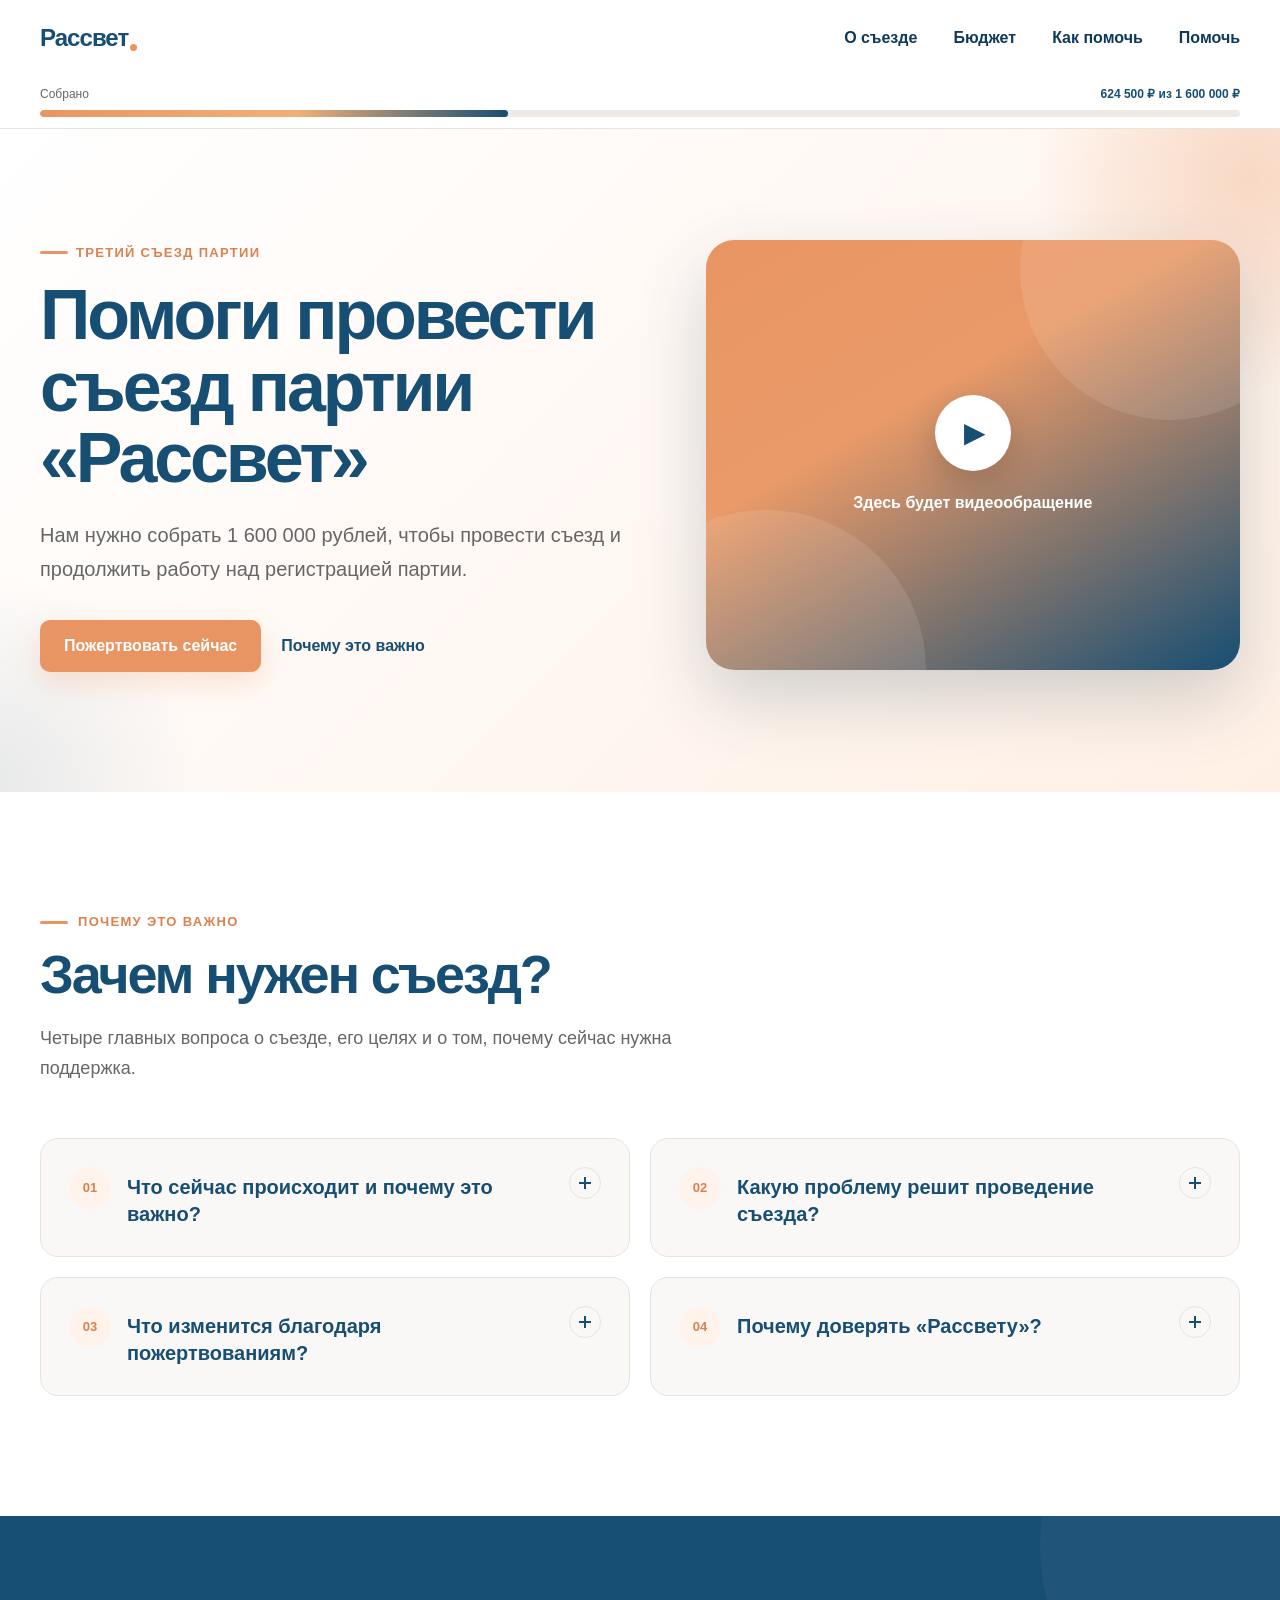
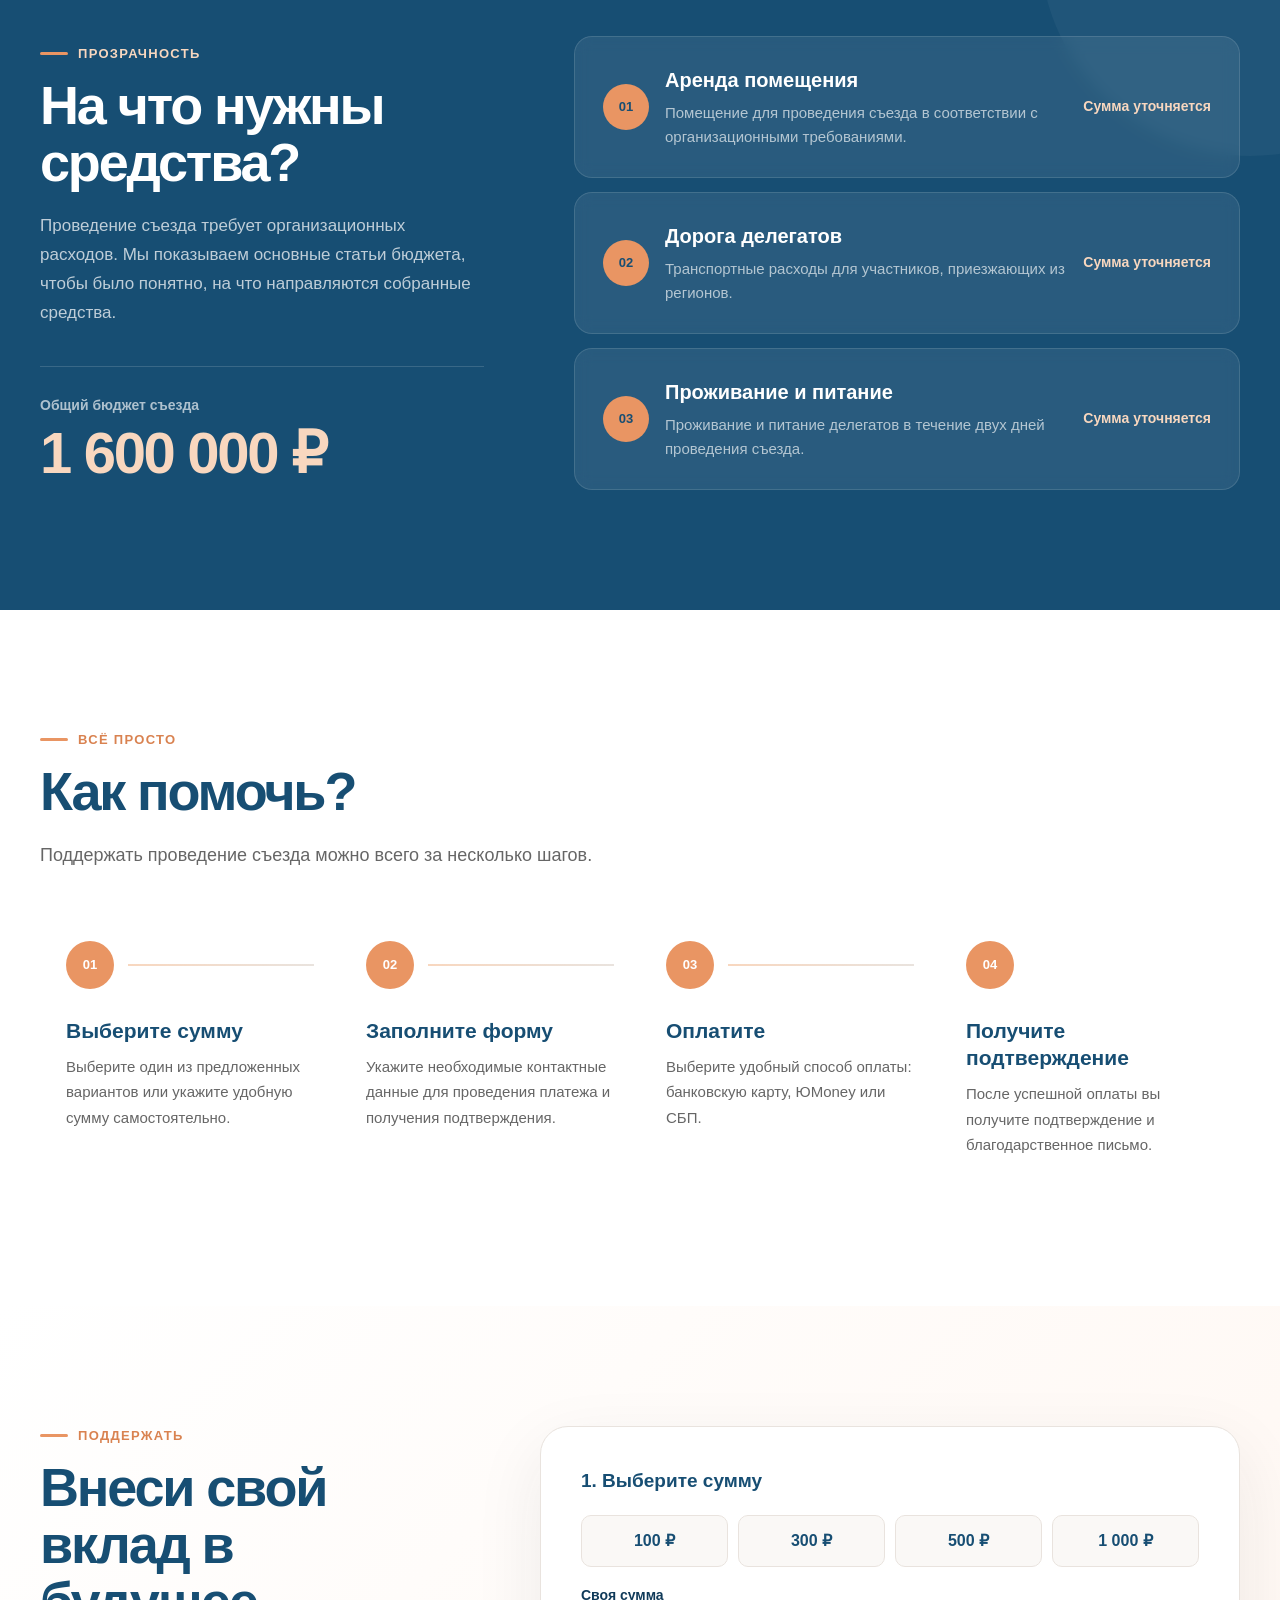
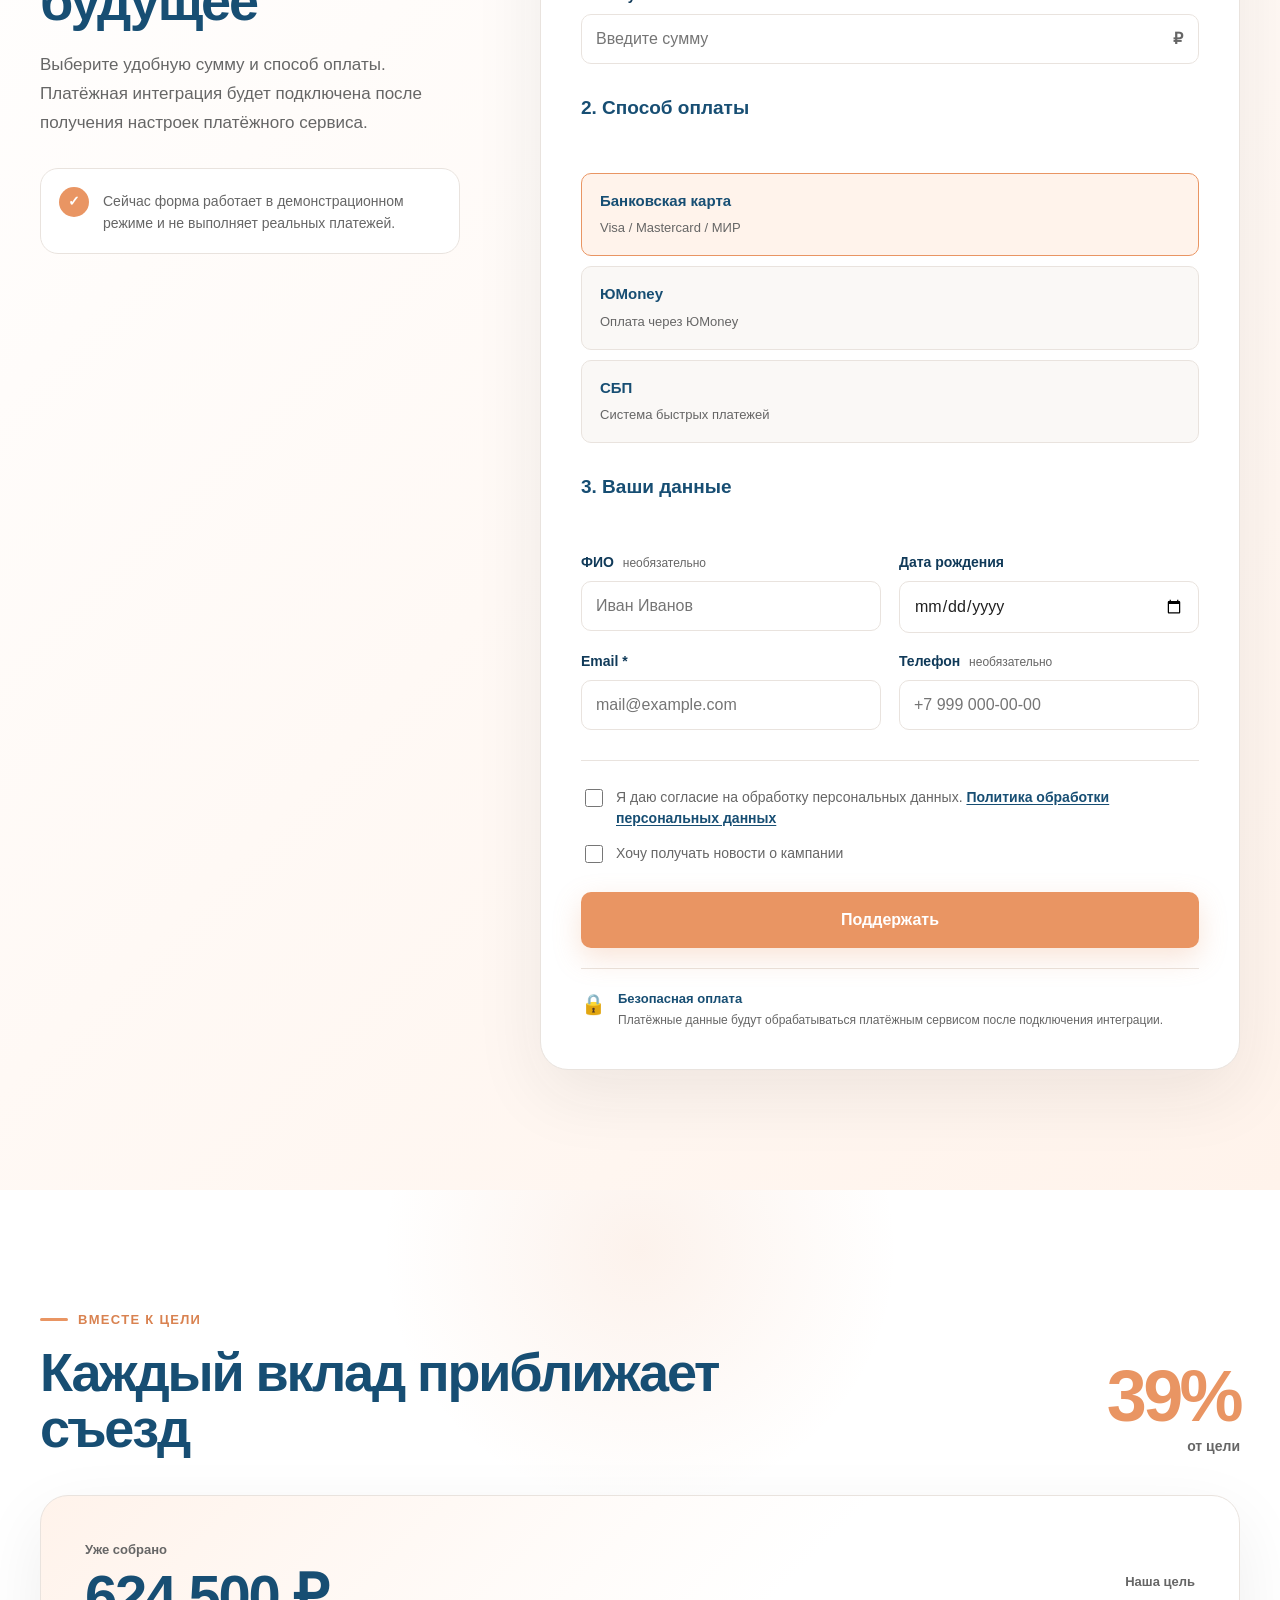
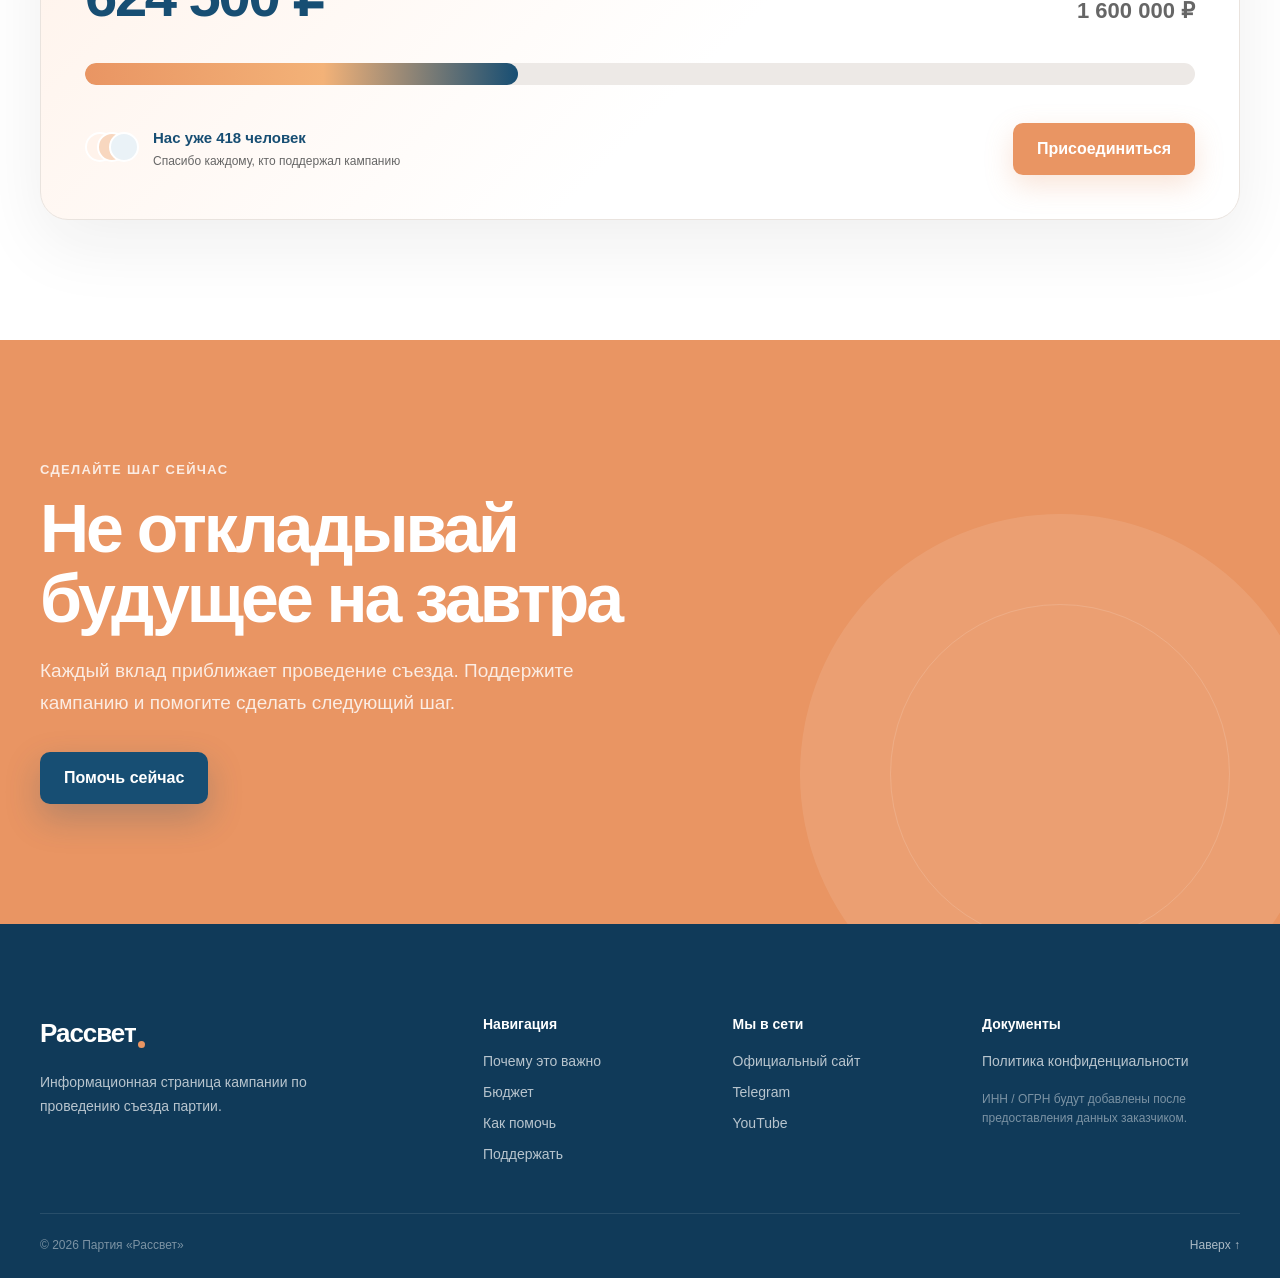
==== index.html @ fcd9876e "Complete landing frontend layout" ====
<!DOCTYPE html>
<html lang="ru">

<head>
    <meta charset="UTF-8">

    <meta name="viewport" content="width=device-width, initial-scale=1.0">

    <meta name="description" content="Помоги провести съезд партии Рассвет">

    <title>Рассвет — поддержать съезд</title>

    <link rel="stylesheet" href="css/base.css">
    <link rel="stylesheet" href="css/header.css">
    <link rel="stylesheet" href="css/hero.css">
    <link rel="stylesheet" href="css/why.css">
    <link rel="stylesheet" href="css/budget.css">
    <link rel="stylesheet" href="css/how-to.css">
    <link rel="stylesheet" href="css/donation.css">
    <link rel="stylesheet" href="css/progress-section.css">
    <link rel="stylesheet" href="css/cta.css">
    <link rel="stylesheet" href="css/footer.css">

</head>

<body>

    <!-- HEADER -->
    <header class="header">

        <div class="container header__container">

            <!-- Пока текст вместо настоящего логотипа -->
            <a class="logo" href="#" aria-label="Рассвет">
                Рассвет
            </a>

            <button class="menu-toggle" type="button" aria-label="Открыть меню" aria-expanded="false">
                <span></span>
                <span></span>
                <span></span>
            </button>

            <nav class="navigation">
                <a href="#congress">О съезде</a>
                <a href="#budget">Бюджет</a>
                <a href="#how-to">Как помочь</a>

                <a class="navigation__donate" href="#donation">
                    Помочь
                </a>
            </nav>

        </div>

        <!-- Прогресс сбора -->
        <div class="fundraising">

            <div class="container">

                <div class="fundraising__info">
                    <span>Собрано</span>

                    <strong>
                        <span id="collectedAmount">0</span>
                        ₽ из
                        <span id="targetAmount">1 600 000</span>
                        ₽
                    </strong>
                </div>

                <div class="progress" role="progressbar" aria-label="Прогресс сбора средств" aria-valuemin="0"
                    aria-valuemax="100" aria-valuenow="0">
                    <div id="progressBar" class="progress__bar"></div>
                </div>

            </div>

        </div>

    </header>


    <main>

        <!-- HERO -->
        <section class="hero" id="congress">

            <div class="container hero__container">

                <div class="hero__content">

                    <p class="hero__eyebrow">
                        Третий съезд партии
                    </p>

                    <h1 class="hero__title">
                        Помоги провести съезд партии «Рассвет»
                    </h1>

                    <p class="hero__description">
                        Нам нужно собрать 1 600 000 рублей,
                        чтобы провести съезд и продолжить работу
                        над регистрацией партии.
                    </p>

                    <div class="hero__actions">

                        <a class="button button--primary" href="#donation">
                            Пожертвовать сейчас
                        </a>

                        <a class="hero__secondary-link" href="#about">
                            Почему это важно
                        </a>

                    </div>

                </div>


                <div class="hero__media">

                    <!--
                        Позже вместо заглушки вставим
                        YouTube / Vimeo iframe
                    -->
                    <div class="video-placeholder">

                        <div class="video-placeholder__play">
                            ▶
                        </div>

                        <p>
                            Здесь будет видеообращение
                        </p>

                    </div>

                </div>

            </div>
        </section>
        <!-- WHY IT MATTERS -->
        <section class="why" id="about">
            <div class="container">

                <div class="section-heading">
                    <p class="section-heading__eyebrow">
                        Почему это важно
                    </p>

                    <h2 class="section-heading__title">
                        Зачем нужен съезд?
                    </h2>

                    <p class="section-heading__description">
                        Четыре главных вопроса о съезде,
                        его целях и о том, почему сейчас нужна поддержка.
                    </p>
                </div>


                <div class="why__grid">

                    <!-- CARD 1 -->
                    <details class="why-card">
                        <summary class="why-card__summary">

                            <span class="why-card__number">
                                01
                            </span>

                            <span class="why-card__title">
                                Что сейчас происходит и почему это важно?
                            </span>

                        </summary>

                        <div class="why-card__content">
                            <p>
                                Партия «Рассвет» готовится провести свой
                                третий съезд. Мы не оставляем попыток
                                действовать в российском правовом поле.
                                Это гарантирует относительную безопасность
                                и легальность.
                            </p>
                        </div>
                    </details>


                    <!-- CARD 2 -->
                    <details class="why-card">
                        <summary class="why-card__summary">

                            <span class="why-card__number">
                                02
                            </span>

                            <span class="why-card__title">
                                Какую проблему решит проведение съезда?
                            </span>

                        </summary>

                        <div class="why-card__content">
                            <p>
                                Съезд позволит актуализировать и расширить
                                количество региональных отделений,
                                принять программу и устав партии,
                                избрать руководящие органы.
                            </p>
                        </div>
                    </details>


                    <!-- CARD 3 -->
                    <details class="why-card">
                        <summary class="why-card__summary">

                            <span class="why-card__number">
                                03
                            </span>

                            <span class="why-card__title">
                                Что изменится благодаря пожертвованиям?
                            </span>

                        </summary>

                        <div class="why-card__content">
                            <p>
                                У «Рассвета» появится шанс стать
                                зарегистрированной политической партией.
                                Вы сможете получить своего представителя
                                на российском политическом поле.
                            </p>
                        </div>
                    </details>


                    <!-- CARD 4 -->
                    <details class="why-card">
                        <summary class="why-card__summary">

                            <span class="why-card__number">
                                04
                            </span>

                            <span class="why-card__title">
                                Почему доверять «Рассвету»?
                            </span>

                        </summary>

                        <div class="why-card__content">
                            <p>
                                В условиях, когда практически все
                                оппозиционные партии убраны с политической
                                карты, «Рассвет» и «Яблоко» представляют
                                интересы миролюбивых, свободно мыслящих
                                граждан.
                            </p>
                        </div>
                    </details>

                </div>

            </div>
        </section>
        <!-- BUDGET -->
        <section class="budget" id="budget">
            <div class="container budget__container">

                <div class="budget__intro">

                    <p class="section-heading__eyebrow">
                        Прозрачность
                    </p>

                    <h2 class="section-heading__title">
                        На что нужны средства?
                    </h2>

                    <p class="budget__description">
                        Проведение съезда требует организационных расходов.
                        Мы показываем основные статьи бюджета, чтобы было
                        понятно, на что направляются собранные средства.
                    </p>

                    <div class="budget__total">
                        <span class="budget__total-label">
                            Общий бюджет съезда
                        </span>

                        <strong class="budget__total-value">
                            1 600 000 ₽
                        </strong>
                    </div>

                </div>


                <div class="budget__items">

                    <!-- ITEM 1 -->
                    <article class="budget-item">

                        <div class="budget-item__icon" aria-hidden="true">
                            <span>01</span>
                        </div>

                        <div class="budget-item__content">
                            <h3>
                                Аренда помещения
                            </h3>

                            <p>
                                Помещение для проведения съезда
                                в соответствии с организационными требованиями.
                            </p>
                        </div>

                        <span class="budget-item__price">
                            Сумма уточняется
                        </span>

                    </article>


                    <!-- ITEM 2 -->
                    <article class="budget-item">

                        <div class="budget-item__icon" aria-hidden="true">
                            <span>02</span>
                        </div>

                        <div class="budget-item__content">
                            <h3>
                                Дорога делегатов
                            </h3>

                            <p>
                                Транспортные расходы для участников,
                                приезжающих из регионов.
                            </p>
                        </div>

                        <span class="budget-item__price">
                            Сумма уточняется
                        </span>

                    </article>


                    <!-- ITEM 3 -->
                    <article class="budget-item">

                        <div class="budget-item__icon" aria-hidden="true">
                            <span>03</span>
                        </div>

                        <div class="budget-item__content">
                            <h3>
                                Проживание и питание
                            </h3>

                            <p>
                                Проживание и питание делегатов
                                в течение двух дней проведения съезда.
                            </p>
                        </div>

                        <span class="budget-item__price">
                            Сумма уточняется
                        </span>

                    </article>

                </div>

            </div>
        </section>
        <!-- HOW TO HELP -->
        <section class="how-to" id="how-to">
            <div class="container">

                <div class="section-heading how-to__heading">
                    <p class="section-heading__eyebrow">
                        Всё просто
                    </p>

                    <h2 class="section-heading__title">
                        Как помочь?
                    </h2>

                    <p class="section-heading__description">
                        Поддержать проведение съезда можно всего за несколько шагов.
                    </p>
                </div>


                <div class="how-to__steps">

                    <!-- STEP 1 -->
                    <article class="how-step">
                        <div class="how-step__top">
                            <span class="how-step__number">
                                01
                            </span>

                            <span class="how-step__line"></span>
                        </div>

                        <h3 class="how-step__title">
                            Выберите сумму
                        </h3>

                        <p class="how-step__description">
                            Выберите один из предложенных вариантов
                            или укажите удобную сумму самостоятельно.
                        </p>
                    </article>


                    <!-- STEP 2 -->
                    <article class="how-step">
                        <div class="how-step__top">
                            <span class="how-step__number">
                                02
                            </span>

                            <span class="how-step__line"></span>
                        </div>

                        <h3 class="how-step__title">
                            Заполните форму
                        </h3>

                        <p class="how-step__description">
                            Укажите необходимые контактные данные
                            для проведения платежа и получения подтверждения.
                        </p>
                    </article>


                    <!-- STEP 3 -->
                    <article class="how-step">
                        <div class="how-step__top">
                            <span class="how-step__number">
                                03
                            </span>

                            <span class="how-step__line"></span>
                        </div>

                        <h3 class="how-step__title">
                            Оплатите
                        </h3>

                        <p class="how-step__description">
                            Выберите удобный способ оплаты:
                            банковскую карту, ЮMoney или СБП.
                        </p>
                    </article>


                    <!-- STEP 4 -->
                    <article class="how-step">
                        <div class="how-step__top">
                            <span class="how-step__number">
                                04
                            </span>
                        </div>

                        <h3 class="how-step__title">
                            Получите подтверждение
                        </h3>

                        <p class="how-step__description">
                            После успешной оплаты вы получите
                            подтверждение и благодарственное письмо.
                        </p>
                    </article>

                </div>

            </div>
        </section>
        <!-- DONATION -->
        <section class="donation" id="donation">
            <div class="container donation__container">

                <div class="donation__intro">

                    <p class="section-heading__eyebrow">
                        Поддержать
                    </p>

                    <h2 class="section-heading__title">
                        Внеси свой вклад в будущее
                    </h2>

                    <p class="donation__description">
                        Выберите удобную сумму и способ оплаты.
                        Платёжная интеграция будет подключена после
                        получения настроек платёжного сервиса.
                    </p>

                    <div class="donation__note">
                        <span class="donation__note-icon" aria-hidden="true">
                            ✓
                        </span>

                        <p>
                            Сейчас форма работает в демонстрационном режиме
                            и не выполняет реальных платежей.
                        </p>
                    </div>

                </div>


                <form class="donation-form" id="donationForm">

                    <!-- AMOUNT -->
                    <fieldset class="form-section">
                        <legend class="form-section__title">
                            1. Выберите сумму
                        </legend>

                        <div class="amount-options">

                            <label class="amount-option">
                                <input type="radio" name="amount" value="100">
                                <span>100 ₽</span>
                            </label>

                            <label class="amount-option">
                                <input type="radio" name="amount" value="300">
                                <span>300 ₽</span>
                            </label>

                            <label class="amount-option">
                                <input type="radio" name="amount" value="500">
                                <span>500 ₽</span>
                            </label>

                            <label class="amount-option">
                                <input type="radio" name="amount" value="1000">
                                <span>1 000 ₽</span>
                            </label>

                        </div>

                        <label class="form-field">
                            <span class="form-field__label">
                                Своя сумма
                            </span>

                            <div class="amount-input">
                                <input id="customAmount" type="number" min="1" step="1" inputmode="numeric"
                                    placeholder="Введите сумму">

                                <span>₽</span>
                            </div>
                        </label>

                        <p class="form-error" id="amountError" hidden>
                            Выберите или укажите сумму пожертвования.
                        </p>

                    </fieldset>


                    <!-- PAYMENT -->
                    <fieldset class="form-section">
                        <legend class="form-section__title">
                            2. Способ оплаты
                        </legend>

                        <div class="payment-options">

                            <label class="payment-option">
                                <input type="radio" name="paymentMethod" value="card" required checked>

                                <span class="payment-option__content">
                                    <strong>Банковская карта</strong>
                                    <small>Visa / Mastercard / МИР</small>
                                </span>
                            </label>


                            <label class="payment-option">
                                <input type="radio" name="paymentMethod" value="yoomoney" required>

                                <span class="payment-option__content">
                                    <strong>ЮMoney</strong>
                                    <small>Оплата через ЮMoney</small>
                                </span>
                            </label>


                            <label class="payment-option">
                                <input type="radio" name="paymentMethod" value="sbp" required>

                                <span class="payment-option__content">
                                    <strong>СБП</strong>
                                    <small>Система быстрых платежей</small>
                                </span>
                            </label>

                        </div>

                    </fieldset>


                    <!-- PERSONAL DATA -->
                    <fieldset class="form-section">
                        <legend class="form-section__title">
                            3. Ваши данные
                        </legend>

                        <div class="form-grid">

                            <label class="form-field">
                                <span class="form-field__label">
                                    ФИО
                                    <span class="form-field__optional">
                                        необязательно
                                    </span>
                                </span>

                                <input type="text" name="fullName" autocomplete="name" placeholder="Иван Иванов">
                            </label>


                            <label class="form-field">
                                <span class="form-field__label">
                                    Дата рождения
                                </span>

                                <input type="date" name="birthDate">
                            </label>


                            <label class="form-field">
                                <span class="form-field__label">
                                    Email *
                                </span>

                                <input type="email" name="email" autocomplete="email" placeholder="mail@example.com"
                                    required>
                            </label>


                            <label class="form-field">
                                <span class="form-field__label">
                                    Телефон
                                    <span class="form-field__optional">
                                        необязательно
                                    </span>
                                </span>

                                <input type="tel" name="phone" autocomplete="tel" placeholder="+7 999 000-00-00">
                            </label>

                        </div>

                    </fieldset>


                    <!-- CONSENTS -->
                    <div class="form-consents">

                        <label class="checkbox">
                            <input type="checkbox" name="personalDataConsent" required>

                            <span>
                                Я даю согласие на обработку персональных данных.
                                <a href="privacy.html" target="_blank" rel="noopener">
                                    Политика обработки персональных данных
                                </a>
                            </span>
                        </label>


                        <label class="checkbox">
                            <input type="checkbox" name="newsletter">

                            <span>
                                Хочу получать новости о кампании
                            </span>
                        </label>

                    </div>


                    <!-- SUBMIT -->
                    <button class="button button--primary donation-form__submit" type="submit">
                        Поддержать
                    </button>


                    <div class="donation-form__security">
                        <span class="donation-form__lock" aria-hidden="true">
                            🔒
                        </span>

                        <div>
                            <strong>
                                Безопасная оплата
                            </strong>

                            <p>
                                Платёжные данные будут обрабатываться
                                платёжным сервисом после подключения интеграции.
                            </p>
                        </div>
                    </div>

                </form>

            </div>
        </section>
        <!-- FUNDRAISING PROGRESS -->
        <section class="fundraising-progress" id="progress">
            <div class="container">

                <div class="fundraising-progress__header">

                    <div>
                        <p class="section-heading__eyebrow">
                            Вместе к цели
                        </p>

                        <h2 class="section-heading__title">
                            Каждый вклад приближает съезд
                        </h2>
                    </div>

                    <div class="fundraising-progress__percent">
                        <strong id="progressPercent">
                            0%
                        </strong>

                        <span>
                            от цели
                        </span>
                    </div>

                </div>


                <div class="fundraising-progress__card">

                    <div class="fundraising-progress__amounts">

                        <div class="fundraising-progress__collected">
                            <span>
                                Уже собрано
                            </span>

                            <strong>
                                <span id="bigCollectedAmount">0</span>
                                ₽
                            </strong>
                        </div>


                        <div class="fundraising-progress__target">
                            <span>
                                Наша цель
                            </span>

                            <strong>
                                <span id="bigTargetAmount">1 600 000</span>
                                ₽
                            </strong>
                        </div>

                    </div>


                    <div class="fundraising-progress__bar" id="bigProgress" role="progressbar"
                        aria-label="Общий прогресс сбора средств" aria-valuemin="0" aria-valuemax="100"
                        aria-valuenow="0">
                        <div class="fundraising-progress__bar-value" id="bigProgressBar"></div>
                    </div>


                    <div class="fundraising-progress__footer">

                        <div class="donors">

                            <div class="donors__icon" aria-hidden="true">
                                <span></span>
                                <span></span>
                                <span></span>
                            </div>

                            <div class="donors__text">
                                <strong>
                                    Нас уже
                                    <span id="donorCount">0</span>
                                    человек
                                </strong>

                                <span>
                                    Спасибо каждому, кто поддержал кампанию
                                </span>
                            </div>

                        </div>


                        <a class="button button--primary" href="#donation">
                            Присоединиться
                        </a>

                    </div>

                </div>

            </div>
        </section>
        <!-- FINAL CTA -->
        <section class="final-cta">
            <div class="container final-cta__container">

                <div class="final-cta__content">

                    <p class="final-cta__eyebrow">
                        Сделайте шаг сейчас
                    </p>

                    <h2 class="final-cta__title">
                        Не откладывай будущее на завтра
                    </h2>

                    <p class="final-cta__description">
                        Каждый вклад приближает проведение съезда.
                        Поддержите кампанию и помогите сделать следующий шаг.
                    </p>

                    <a class="button final-cta__button" href="#donation">
                        Помочь сейчас
                    </a>

                </div>

                <div class="final-cta__sun" aria-hidden="true"></div>

            </div>
        </section>

    </main>

    <!-- FOOTER -->
    <footer class="footer">
        <div class="container">

            <div class="footer__main">

                <div class="footer__brand">

                    <a class="footer__logo" href="#congress" aria-label="Рассвет — наверх">
                        Рассвет
                    </a>

                    <p class="footer__description">
                        Информационная страница кампании
                        по проведению съезда партии.
                    </p>

                </div>


                <div class="footer__column">

                    <h3 class="footer__title">
                        Навигация
                    </h3>

                    <nav class="footer__links">
                        <a href="#about">
                            Почему это важно
                        </a>

                        <a href="#budget">
                            Бюджет
                        </a>

                        <a href="#how-to">
                            Как помочь
                        </a>

                        <a href="#donation">
                            Поддержать
                        </a>
                    </nav>

                </div>


                <div class="footer__column">

                    <h3 class="footer__title">
                        Мы в сети
                    </h3>

                    <div class="footer__links">
                        <a href="#" target="_blank" rel="noopener">
                            Официальный сайт
                        </a>

                        <a href="#" target="_blank" rel="noopener">
                            Telegram
                        </a>

                        <a href="#" target="_blank" rel="noopener">
                            YouTube
                        </a>
                    </div>

                </div>


                <div class="footer__column">

                    <h3 class="footer__title">
                        Документы
                    </h3>

                    <div class="footer__links">
                        <a href="privacy.html">
                            Политика конфиденциальности
                        </a>
                    </div>

                    <p class="footer__legal">
                        ИНН / ОГРН будут добавлены
                        после предоставления данных заказчиком.
                    </p>

                </div>

            </div>


            <div class="footer__bottom">

                <span>
                    © 2026 Партия «Рассвет»
                </span>

                <a href="#congress">
                    Наверх ↑
                </a>

            </div>

        </div>
    </footer>


    <script src="js/main.js"></script>

</body>

</html>
---- css/base.css ----
/* =========================
   VARIABLES
   ========================= */

:root {
    --color-orange: #E99563;
    --color-orange-hover: #D98250;
    --color-orange-light: #F8D7BF;
    --color-orange-soft: #FFF3EB;

    --color-blue: #174E73;
    --color-blue-dark: #103A59;
    --color-blue-soft: #EAF2F7;

    --color-background: #FFFFFF;
    --color-background-secondary: #FAF8F6;

    --color-text: #202020;
    --color-text-secondary: #666666;
    --color-border: #E9E3DE;

    --container-width: 1200px;

    --border-radius-small: 10px;
    --border-radius: 18px;
    --border-radius-large: 28px;

    --transition: 0.2s ease;
}


/* =========================
   RESET
   ========================= */

*,
*::before,
*::after {
    box-sizing: border-box;
}

html {
    scroll-behavior: smooth;
    scroll-padding-top: 130px;
}

body {
    margin: 0;
    font-family:
        Inter,
        -apple-system,
        BlinkMacSystemFont,
        "Segoe UI",
        Roboto,
        Arial,
        sans-serif;
    color: var(--color-text);
    background-color: var(--color-background);
    line-height: 1.5;
}

img {
    display: block;
    max-width: 100%;
}

a {
    color: inherit;
    text-decoration: none;
}

button,
input,
textarea,
select {
    font: inherit;
}


/* =========================
   GENERAL
   ========================= */

.container {
    width: min(calc(100% - 32px),
            var(--container-width));
    margin-inline: auto;
}


/* =========================
   BUTTONS
   ========================= */

.button {
    display: inline-flex;
    align-items: center;
    justify-content: center;
    min-height: 52px;
    padding: 14px 24px;
    border: 0;
    border-radius: var(--border-radius-small);
    font-weight: 700;
    line-height: 1;
    cursor: pointer;

    transition:
        background-color var(--transition),
        color var(--transition),
        transform var(--transition),
        box-shadow var(--transition);
}

.button:hover {
    transform: translateY(-2px);
}

.button--primary {
    color: #fff;
    background-color: var(--color-orange);
    box-shadow: 0 10px 28px rgba(233, 149, 99, 0.25);
}

.button--primary:hover {
    background-color: var(--color-orange-hover);
    box-shadow: 0 14px 32px rgba(233, 149, 99, 0.34);
}


/* =========================
   SECTION HEADING
   ========================= */

.section-heading {
    max-width: 720px;
    margin-bottom: 40px;
}

.section-heading__eyebrow {
    display: flex;
    align-items: center;
    gap: 10px;
    margin: 0 0 14px;
    color: var(--color-orange-hover);
    font-size: 13px;
    font-weight: 800;
    letter-spacing: 0.1em;
    text-transform: uppercase;
}

.section-heading__eyebrow::before {
    width: 28px;
    height: 3px;
    content: "";
    background-color: var(--color-orange);
    border-radius: 100px;
}

.section-heading__title {
    margin: 0;
    color: var(--color-blue);
    font-size: clamp(36px, 8vw, 54px);
    line-height: 1.05;
    letter-spacing: -0.04em;
}

.section-heading__description {
    margin: 20px 0 0;
    color: var(--color-text-secondary);
    font-size: 17px;
    line-height: 1.7;
}


/* =========================
   TABLET
   ========================= */

@media (min-width: 768px) {
    .container {
        width: min(calc(100% - 64px),
                var(--container-width));
    }
}


/* =========================
   DESKTOP
   ========================= */

@media (min-width: 1024px) {
    .section-heading {
        margin-bottom: 54px;
    }

    .section-heading__description {
        font-size: 18px;
    }
}
---- css/header.css ----
/* =========================
   HEADER
   ========================= */

.header {
    position: sticky;
    z-index: 100;
    top: 0;
    background-color: rgba(255, 255, 255, 0.96);
    border-bottom: 1px solid var(--color-border);
    backdrop-filter: blur(12px);
}

.header__container {
    display: flex;
    align-items: center;
    min-height: 68px;
}


/* LOGO */

.logo {
    position: relative;
    color: var(--color-blue);
    font-size: 24px;
    font-weight: 800;
    letter-spacing: -0.04em;
}

.logo::after {
    position: absolute;
    right: -9px;
    bottom: 5px;
    width: 7px;
    height: 7px;
    content: "";
    background-color: var(--color-orange);
    border-radius: 50%;
}


/* NAVIGATION */

.navigation {
    position: absolute;
    top: 68px;
    right: 0;
    left: 0;
    display: none;
    flex-direction: column;
    padding: 16px;
    background-color: #fff;
    border-bottom: 1px solid var(--color-border);
    box-shadow: 0 20px 40px rgba(32, 32, 32, 0.07);
}

.navigation.navigation--open {
    display: flex;
}

.navigation a {
    position: relative;
    padding: 12px 0;
    color: var(--color-blue-dark);
    font-weight: 600;
    transition: color var(--transition);
}

.navigation a:hover {
    color: var(--color-orange);
}


/* MOBILE MENU */

.menu-toggle {
    display: flex;
    flex-direction: column;
    gap: 5px;
    margin-left: auto;
    padding: 8px;
    border: 0;
    background: transparent;
    cursor: pointer;
}

.menu-toggle span {
    display: block;
    width: 24px;
    height: 2px;
    background-color: var(--color-blue);
    border-radius: 100px;
}


/* HEADER CTA */

.button--small {
    min-height: 42px;
    padding: 10px 20px;
    color: #fff;
    background-color: var(--color-orange);
}

.button--small:hover {
    background-color: var(--color-orange-hover);
}

.header__donate {
    display: none;
    margin-left: 20px;
}


/* =========================
   FUNDRAISING
   ========================= */

.fundraising {
    padding: 9px 0 11px;
    background-color: #fff;
}

.fundraising__info {
    display: flex;
    justify-content: space-between;
    align-items: center;
    gap: 12px;
    margin-bottom: 7px;
    color: var(--color-text-secondary);
    font-size: 12px;
}

.fundraising__info strong {
    color: var(--color-blue);
    font-weight: 800;
}

.progress {
    overflow: hidden;
    width: 100%;
    height: 7px;
    background-color: #ECE9E6;
    border-radius: 100px;
}

.progress__bar {
    width: 0;
    height: 100%;
    background: linear-gradient(90deg,
            var(--color-orange),
            #F1B078 55%,
            var(--color-blue));
    border-radius: inherit;
    transition: width 0.8s ease;
}


/* =========================
   DESKTOP
   ========================= */

@media (min-width: 1024px) {
    .header__container {
        min-height: 76px;
    }

    .menu-toggle {
        display: none;
    }

    .navigation {
        position: static;
        display: flex;
        flex-direction: row;
        gap: 36px;
        margin-left: auto;
        padding: 0;
        background: none;
        border: 0;
        box-shadow: none;
    }

    .navigation a {
        padding: 10px 0;
    }

    .navigation a::after {
        position: absolute;
        right: 0;
        bottom: 4px;
        left: 0;
        height: 2px;
        content: "";
        background-color: var(--color-orange);
        transform: scaleX(0);
        transform-origin: center;
        transition: transform var(--transition);
    }

    .navigation a:hover::after {
        transform: scaleX(1);
    }

    .header__donate {
        display: inline-flex;
    }
}
---- css/hero.css ----
/* =========================
   HERO
   ========================= */

.hero {
    position: relative;
    overflow: hidden;
    padding: 68px 0 76px;

    background: linear-gradient(135deg,
            #fff 0%,
            #FFF9F5 43%,
            #FFF0E5 100%);
}

.hero::before {
    position: absolute;
    top: -160px;
    right: -180px;
    width: 420px;
    height: 420px;
    content: "";

    background: radial-gradient(circle,
            rgba(233, 149, 99, 0.30),
            rgba(233, 149, 99, 0.12) 48%,
            rgba(233, 149, 99, 0) 72%);

    pointer-events: none;
}

.hero::after {
    position: absolute;
    bottom: -200px;
    left: -220px;
    width: 420px;
    height: 420px;
    content: "";

    background: radial-gradient(circle,
            rgba(23, 78, 115, 0.10),
            rgba(23, 78, 115, 0) 70%);

    pointer-events: none;
}

.hero__container {
    position: relative;
    z-index: 1;
    display: grid;
    gap: 48px;
}

.hero__content {
    max-width: 680px;
}

.hero__eyebrow {
    display: inline-flex;
    align-items: center;
    gap: 8px;
    margin: 0 0 18px;
    color: var(--color-orange-hover);
    font-size: 13px;
    font-weight: 800;
    letter-spacing: 0.1em;
    text-transform: uppercase;
}

.hero__eyebrow::before {
    width: 28px;
    height: 3px;
    content: "";
    background-color: var(--color-orange);
    border-radius: 100px;
}

.hero__title {
    margin: 0;
    color: var(--color-blue);
    font-size: clamp(40px, 10vw, 64px);
    font-weight: 800;
    line-height: 1.02;
    letter-spacing: -0.045em;
}

.hero__description {
    max-width: 620px;
    margin: 24px 0 0;
    color: var(--color-text-secondary);
    font-size: 18px;
    line-height: 1.7;
}

.hero__actions {
    display: flex;
    flex-direction: column;
    align-items: flex-start;
    gap: 20px;
    margin-top: 34px;
}

.hero__secondary-link {
    position: relative;
    color: var(--color-blue);
    font-weight: 700;
    transition: color var(--transition);
}

.hero__secondary-link::after {
    position: absolute;
    right: 0;
    bottom: -3px;
    left: 0;
    height: 2px;
    content: "";
    background-color: var(--color-orange);
    transform: scaleX(0);
    transform-origin: left;
    transition: transform var(--transition);
}

.hero__secondary-link:hover {
    color: var(--color-orange-hover);
}

.hero__secondary-link:hover::after {
    transform: scaleX(1);
}

.hero__media {
    width: 100%;
}


/* VIDEO */

.video-placeholder {
    position: relative;
    display: flex;
    flex-direction: column;
    align-items: center;
    justify-content: center;
    overflow: hidden;
    min-height: 280px;
    padding: 32px;
    color: #fff;
    text-align: center;

    background: linear-gradient(150deg,
            var(--color-orange),
            #E99A68 38%,
            var(--color-blue));

    border-radius: var(--border-radius-large);
    box-shadow: 0 30px 70px rgba(31, 58, 75, 0.20);
}

.video-placeholder::before,
.video-placeholder::after {
    position: absolute;
    content: "";
    background: rgba(255, 255, 255, 0.10);
    border-radius: 50%;
}

.video-placeholder::before {
    top: -120px;
    right: -80px;
    width: 300px;
    height: 300px;
}

.video-placeholder::after {
    bottom: -160px;
    left: -100px;
    width: 320px;
    height: 320px;
}

.video-placeholder p {
    position: relative;
    z-index: 2;
    margin: 0;
    font-weight: 600;
}

.video-placeholder__play {
    position: relative;
    z-index: 2;
    display: flex;
    align-items: center;
    justify-content: center;
    width: 76px;
    height: 76px;
    margin-bottom: 20px;
    padding-left: 5px;
    color: var(--color-blue);
    background-color: #fff;
    border-radius: 50%;
    font-size: 28px;
    box-shadow: 0 12px 32px rgba(0, 0, 0, 0.16);
    transition:
        transform var(--transition),
        box-shadow var(--transition);
}

.video-placeholder:hover .video-placeholder__play {
    transform: scale(1.06);
    box-shadow: 0 16px 38px rgba(0, 0, 0, 0.20);
}


/* TABLET */

@media (min-width: 768px) {
    .hero {
        padding: 90px 0 100px;
    }

    .hero__title {
        font-size: 64px;
    }

    .hero__description {
        font-size: 20px;
    }

    .hero__actions {
        flex-direction: row;
        align-items: center;
    }

    .video-placeholder {
        min-height: 380px;
    }
}


/* DESKTOP */

@media (min-width: 1024px) {
    .hero {
        padding: 108px 0 120px;
    }

    .hero__container {
        grid-template-columns:
            minmax(0, 1fr) minmax(420px, 0.9fr);
        align-items: center;
        gap: 72px;
    }

    .hero__title {
        font-size: 70px;
    }

    .video-placeholder {
        min-height: 430px;
    }
}


/* LARGE DESKTOP */

@media (min-width: 1440px) {
    .hero {
        padding: 125px 0 140px;
    }

    .hero__title {
        font-size: 76px;
    }
}
---- css/why.css ----
/* =========================
   WHY
   ========================= */

.why {
    padding: 72px 0;
    background-color: var(--color-background);
}

.why__grid {
    display: grid;
    gap: 16px;
}

.why-card {
    overflow: hidden;
    background-color: var(--color-background-secondary);
    border: 1px solid var(--color-border);
    border-radius: var(--border-radius);

    transition:
        border-color var(--transition),
        box-shadow var(--transition),
        transform var(--transition);
}

.why-card:hover {
    border-color: var(--color-orange-light);
    box-shadow: 0 16px 40px rgba(32, 32, 32, 0.07);
    transform: translateY(-2px);
}

.why-card[open] {
    background-color: var(--color-orange-soft);
    border-color: var(--color-orange-light);
}

.why-card__summary {
    display: grid;
    grid-template-columns: auto 1fr auto;
    align-items: start;
    gap: 16px;
    padding: 24px;
    list-style: none;
    cursor: pointer;
}

.why-card__summary::-webkit-details-marker {
    display: none;
}

.why-card__number {
    display: flex;
    align-items: center;
    justify-content: center;
    width: 42px;
    height: 42px;
    color: var(--color-orange-hover);
    background-color: var(--color-orange-soft);
    border-radius: 50%;
    font-size: 13px;
    font-weight: 800;
}

.why-card[open] .why-card__number {
    color: #fff;
    background-color: var(--color-orange);
}

.why-card__title {
    padding-top: 7px;
    color: var(--color-blue);
    font-size: 18px;
    font-weight: 800;
    line-height: 1.35;
}


/* PLUS / MINUS */

.why-card__summary::after {
    width: 32px;
    height: 32px;
    content: "";
    border: 1px solid var(--color-border);
    border-radius: 50%;

    background:
        linear-gradient(var(--color-blue), var(--color-blue)) center / 12px 2px no-repeat,
        linear-gradient(var(--color-blue), var(--color-blue)) center / 2px 12px no-repeat;

    transition:
        background-color var(--transition),
        border-color var(--transition);
}

.why-card[open] .why-card__summary::after {
    background:
        linear-gradient(#fff, #fff) center / 12px 2px no-repeat,
        var(--color-blue);

    border-color: var(--color-blue);
}

.why-card__content {
    padding: 0 24px 26px 82px;
}

.why-card__content p {
    margin: 0;
    color: var(--color-text-secondary);
    font-size: 16px;
    line-height: 1.7;
}


/* TABLET */

@media (min-width: 768px) {
    .why {
        padding: 96px 0;
    }

    .why__grid {
        grid-template-columns: repeat(2, minmax(0, 1fr));
        gap: 20px;
    }

    .why-card__summary {
        padding: 28px;
    }

    .why-card__content {
        padding: 0 28px 30px 86px;
    }
}


/* DESKTOP */

@media (min-width: 1024px) {
    .why {
        padding: 120px 0;
    }

    .why-card__title {
        font-size: 20px;
    }
}
---- css/budget.css ----
/* =========================
   BUDGET
   ========================= */

.budget {
    position: relative;
    overflow: hidden;
    padding: 72px 0;
    background-color: var(--color-blue);
}

.budget::before {
    position: absolute;
    top: -180px;
    right: -180px;
    width: 420px;
    height: 420px;
    content: "";
    background: rgba(255, 255, 255, 0.04);
    border-radius: 50%;
}

.budget__container {
    position: relative;
    z-index: 1;
    display: grid;
    gap: 48px;
}

.budget .section-heading__eyebrow {
    color: var(--color-orange-light);
}

.budget .section-heading__eyebrow::before {
    background-color: var(--color-orange);
}

.budget .section-heading__title {
    color: #fff;
}

.budget__description {
    max-width: 560px;
    margin: 22px 0 0;
    color: rgba(255, 255, 255, 0.72);
    font-size: 17px;
    line-height: 1.7;
}


/* TOTAL */

.budget__total {
    margin-top: 38px;
    padding-top: 28px;
    border-top: 1px solid rgba(255, 255, 255, 0.15);
}

.budget__total-label {
    display: block;
    margin-bottom: 8px;
    color: rgba(255, 255, 255, 0.65);
    font-size: 14px;
    font-weight: 600;
}

.budget__total-value {
    display: block;
    color: var(--color-orange-light);
    font-size: clamp(38px, 10vw, 58px);
    line-height: 1;
    letter-spacing: -0.04em;
}


/* ITEMS */

.budget__items {
    display: grid;
    gap: 14px;
}

.budget-item {
    display: grid;
    grid-template-columns: auto 1fr;
    gap: 16px;
    padding: 22px;

    background-color: rgba(255, 255, 255, 0.08);
    border: 1px solid rgba(255, 255, 255, 0.12);
    border-radius: var(--border-radius);
    backdrop-filter: blur(8px);

    transition:
        background-color var(--transition),
        transform var(--transition);
}

.budget-item:hover {
    background-color: rgba(255, 255, 255, 0.12);
    transform: translateY(-2px);
}

.budget-item__icon {
    display: flex;
    align-items: center;
    justify-content: center;
    width: 46px;
    height: 46px;
    color: var(--color-blue);
    background-color: var(--color-orange);
    border-radius: 50%;
    font-size: 13px;
    font-weight: 800;
}

.budget-item__content h3 {
    margin: 2px 0 8px;
    color: #fff;
    font-size: 19px;
    line-height: 1.3;
}

.budget-item__content p {
    margin: 0;
    color: rgba(255, 255, 255, 0.65);
    font-size: 15px;
    line-height: 1.6;
}

.budget-item__price {
    grid-column: 2;
    color: var(--color-orange-light);
    font-size: 14px;
    font-weight: 700;
}


/* TABLET */

@media (min-width: 768px) {
    .budget {
        padding: 96px 0;
    }

    .budget-item {
        grid-template-columns: auto 1fr auto;
        align-items: center;
        padding: 26px;
    }

    .budget-item__price {
        grid-column: auto;
        white-space: nowrap;
    }
}


/* DESKTOP */

@media (min-width: 1024px) {
    .budget {
        padding: 120px 0;
    }

    .budget__container {
        grid-template-columns: 0.8fr 1.2fr;
        align-items: center;
        gap: 90px;
    }

    .budget-item {
        padding: 28px;
    }

    .budget-item__content h3 {
        font-size: 20px;
    }
}
---- css/how-to.css ----
/* =========================
   HOW TO HELP
   ========================= */

.how-to {
    padding: 72px 0;
    background-color: #fff;
}

.how-to__heading {
    margin-bottom: 42px;
}


/* =========================
   STEPS
   ========================= */

.how-to__steps {
    display: grid;
    gap: 18px;
}


/* =========================
   STEP
   ========================= */

.how-step {
    position: relative;
    padding: 24px;
    background-color: var(--color-background-secondary);
    border: 1px solid var(--color-border);
    border-radius: var(--border-radius);

    transition:
        transform var(--transition),
        border-color var(--transition),
        box-shadow var(--transition);
}

.how-step:hover {
    border-color: var(--color-orange-light);
    box-shadow: 0 16px 40px rgba(32, 32, 32, 0.06);
    transform: translateY(-2px);
}


/* =========================
   NUMBER / LINE
   ========================= */

.how-step__top {
    display: flex;
    align-items: center;
    margin-bottom: 22px;
}

.how-step__number {
    display: flex;
    flex: 0 0 auto;
    align-items: center;
    justify-content: center;

    width: 48px;
    height: 48px;

    color: #fff;
    background-color: var(--color-orange);

    border-radius: 50%;

    font-size: 13px;
    font-weight: 800;
}

.how-step__line {
    display: none;
}


/* =========================
   TEXT
   ========================= */

.how-step__title {
    margin: 0 0 10px;

    color: var(--color-blue);

    font-size: 20px;
    line-height: 1.3;
}

.how-step__description {
    margin: 0;

    color: var(--color-text-secondary);

    font-size: 15px;
    line-height: 1.7;
}


/* =========================
   TABLET
   ========================= */

@media (min-width: 768px) {
    .how-to {
        padding: 96px 0;
    }

    .how-to__steps {
        grid-template-columns: repeat(2, minmax(0, 1fr));
        gap: 20px;
    }

    .how-step {
        padding: 28px;
    }
}


/* =========================
   DESKTOP
   ========================= */

@media (min-width: 1024px) {
    .how-to {
        padding: 120px 0;
    }

    .how-to__steps {
        grid-template-columns: repeat(4, minmax(0, 1fr));
        gap: 0;
    }

    .how-step {
        padding: 28px 26px;
        background-color: transparent;
        border: 0;
        border-radius: 0;
    }

    .how-step:hover {
        box-shadow: none;
        transform: none;
    }

    .how-step__top {
        margin-bottom: 28px;
    }

    .how-step__line {
        display: block;
        flex: 1;

        height: 2px;

        margin-left: 14px;

        background:
            linear-gradient(90deg,
                var(--color-orange-light),
                var(--color-border));
    }

    .how-step__title {
        font-size: 21px;
    }
}
---- css/donation.css ----
/* =========================
   DONATION
   ========================= */

.donation {
    padding: 72px 0;
    background:
        linear-gradient(135deg,
            #fff 0%,
            var(--color-orange-soft) 100%);
}

.donation__container {
    display: grid;
    gap: 44px;
}

.donation__intro {
    max-width: 580px;
}

.donation__description {
    margin: 22px 0 0;
    color: var(--color-text-secondary);
    font-size: 17px;
    line-height: 1.7;
}


/* NOTE */

.donation__note {
    display: flex;
    align-items: flex-start;
    gap: 14px;
    margin-top: 30px;
    padding: 18px;
    background-color: #fff;
    border: 1px solid var(--color-border);
    border-radius: var(--border-radius);
}

.donation__note-icon {
    display: flex;
    flex: 0 0 auto;
    align-items: center;
    justify-content: center;
    width: 30px;
    height: 30px;
    color: #fff;
    background-color: var(--color-orange);
    border-radius: 50%;
    font-size: 14px;
    font-weight: 800;
}

.donation__note p {
    margin: 3px 0 0;
    color: var(--color-text-secondary);
    font-size: 14px;
    line-height: 1.6;
}


/* FORM */

.donation-form {
    padding: 24px;
    background-color: #fff;
    border: 1px solid var(--color-border);
    border-radius: var(--border-radius-large);
    box-shadow: 0 24px 70px rgba(32, 32, 32, 0.08);
}

.form-section {
    margin: 0;
    padding: 0 0 30px;
    border: 0;
}

.form-section+.form-section {
    padding-top: 30px;
    border-top: 1px solid var(--color-border);
}

.form-section__title {
    width: 100%;
    margin-bottom: 20px;
    padding: 0;
    color: var(--color-blue);
    font-size: 19px;
    font-weight: 800;
}


/* AMOUNTS */

.amount-options {
    display: grid;
    grid-template-columns: repeat(2, minmax(0, 1fr));
    gap: 10px;
    margin-bottom: 18px;
}

.amount-option {
    position: relative;
    cursor: pointer;
}

.amount-option input {
    position: absolute;
    width: 1px;
    height: 1px;
    opacity: 0;
}

.amount-option span {
    display: flex;
    align-items: center;
    justify-content: center;
    min-height: 52px;
    padding: 12px;
    color: var(--color-blue);
    background-color: var(--color-background-secondary);
    border: 1px solid var(--color-border);
    border-radius: var(--border-radius-small);
    font-weight: 800;
    transition:
        color var(--transition),
        background-color var(--transition),
        border-color var(--transition),
        transform var(--transition);
}

.amount-option:hover span {
    border-color: var(--color-orange-light);
    transform: translateY(-1px);
}

.amount-option input:checked+span {
    color: #fff;
    background-color: var(--color-orange);
    border-color: var(--color-orange);
}


/* FIELDS */

.form-field {
    display: block;
}

.form-field__label {
    display: block;
    margin-bottom: 8px;
    color: var(--color-blue-dark);
    font-size: 14px;
    font-weight: 700;
}

.form-field__optional {
    margin-left: 5px;
    color: var(--color-text-secondary);
    font-size: 12px;
    font-weight: 400;
}

.form-field input {
    width: 100%;
    min-height: 50px;
    padding: 12px 14px;
    color: var(--color-text);
    background-color: #fff;
    border: 1px solid var(--color-border);
    border-radius: var(--border-radius-small);
    outline: none;
    transition:
        border-color var(--transition),
        box-shadow var(--transition);
}

.form-field input:focus {
    border-color: var(--color-orange);
    box-shadow: 0 0 0 3px rgba(233, 149, 99, 0.14);
}


/* CUSTOM AMOUNT */

.amount-input {
    position: relative;
}

.amount-input input {
    padding-right: 48px;
}

.amount-input>span {
    position: absolute;
    top: 50%;
    right: 16px;
    color: var(--color-text-secondary);
    font-weight: 700;
    transform: translateY(-50%);
}


/* Remove number arrows */

.amount-input input::-webkit-outer-spin-button,
.amount-input input::-webkit-inner-spin-button {
    margin: 0;
    appearance: none;
}

.amount-input input[type="number"] {
    appearance: textfield;
}


/* ERROR */

.form-error {
    margin: 10px 0 0;
    color: #B44232;
    font-size: 13px;
}


/* PAYMENT */

.payment-options {
    display: grid;
    gap: 10px;
}

.payment-option {
    position: relative;
    cursor: pointer;
}

.payment-option input {
    position: absolute;
    width: 1px;
    height: 1px;
    opacity: 0;
}

.payment-option__content {
    display: block;
    padding: 16px 18px;
    background-color: var(--color-background-secondary);
    border: 1px solid var(--color-border);
    border-radius: var(--border-radius-small);
    transition:
        background-color var(--transition),
        border-color var(--transition);
}

.payment-option__content strong {
    display: block;
    margin-bottom: 3px;
    color: var(--color-blue);
    font-size: 15px;
}

.payment-option__content small {
    color: var(--color-text-secondary);
    font-size: 13px;
}

.payment-option input:checked+.payment-option__content {
    background-color: var(--color-orange-soft);
    border-color: var(--color-orange);
}


/* PERSONAL DATA GRID */

.form-grid {
    display: grid;
    gap: 18px;
}


/* CHECKBOXES */

.form-consents {
    display: grid;
    gap: 14px;
    padding: 26px 0;
    border-top: 1px solid var(--color-border);
}

.checkbox {
    display: flex;
    align-items: flex-start;
    gap: 10px;
    color: var(--color-text-secondary);
    font-size: 14px;
    line-height: 1.5;
    cursor: pointer;
}

.checkbox input {
    flex: 0 0 auto;
    width: 18px;
    height: 18px;
    margin-top: 2px;
    accent-color: var(--color-orange);
}


/* SUBMIT */

.donation-form__submit {
    width: 100%;
    min-height: 56px;
    font-size: 16px;
}


/* SECURITY */

.donation-form__security {
    display: flex;
    align-items: flex-start;
    gap: 12px;
    margin-top: 20px;
    padding-top: 20px;
    border-top: 1px solid var(--color-border);
}

.donation-form__lock {
    font-size: 20px;
}

.donation-form__security strong {
    display: block;
    margin-bottom: 3px;
    color: var(--color-blue);
    font-size: 13px;
}

.donation-form__security p {
    margin: 0;
    color: var(--color-text-secondary);
    font-size: 12px;
    line-height: 1.5;
}


/* TABLET */

@media (min-width: 768px) {
    .donation {
        padding: 96px 0;
    }

    .amount-options {
        grid-template-columns: repeat(4, minmax(0, 1fr));
    }

    .form-grid {
        grid-template-columns: repeat(2, minmax(0, 1fr));
    }

    .donation-form {
        padding: 34px;
    }
}


/* DESKTOP */

@media (min-width: 1024px) {
    .donation {
        padding: 120px 0;
    }

    .donation__container {
        grid-template-columns: 0.75fr 1.25fr;
        align-items: start;
        gap: 80px;
    }

    .donation__intro {
        position: sticky;
        top: 160px;
    }

    .donation-form {
        padding: 40px;
    }
}

.checkbox a {
    color: var(--color-blue);
    font-weight: 700;
    text-decoration: underline;
    text-underline-offset: 2px;
}

.checkbox a:hover {
    color: var(--color-orange-hover);
}
---- css/progress-section.css ----
/* =========================
   FUNDRAISING PROGRESS
   ========================= */

.fundraising-progress {
    position: relative;
    overflow: hidden;
    padding: 72px 0;
    background-color: #fff;
}

.fundraising-progress::before {
    position: absolute;
    top: -200px;
    left: 50%;
    width: 520px;
    height: 520px;
    content: "";
    background: radial-gradient(circle,
            rgba(233, 149, 99, 0.12),
            rgba(233, 149, 99, 0) 70%);
    transform: translateX(-50%);
    pointer-events: none;
}


/* =========================
   HEADER
   ========================= */

.fundraising-progress__header {
    position: relative;
    z-index: 1;
    display: grid;
    gap: 28px;
    margin-bottom: 38px;
}

.fundraising-progress__header .section-heading__title {
    max-width: 760px;
}

.fundraising-progress__percent {
    display: flex;
    align-items: baseline;
    gap: 8px;
}

.fundraising-progress__percent strong {
    color: var(--color-orange);
    font-size: 48px;
    line-height: 1;
    letter-spacing: -0.05em;
}

.fundraising-progress__percent span {
    color: var(--color-text-secondary);
    font-size: 14px;
    font-weight: 600;
}


/* =========================
   CARD
   ========================= */

.fundraising-progress__card {
    position: relative;
    z-index: 1;

    padding: 24px;

    background:
        linear-gradient(135deg,
            var(--color-orange-soft),
            #fff 55%);

    border: 1px solid var(--color-border);
    border-radius: var(--border-radius-large);

    box-shadow:
        0 24px 70px rgba(32, 32, 32, 0.07);
}


/* =========================
   AMOUNTS
   ========================= */

.fundraising-progress__amounts {
    display: grid;
    gap: 24px;
}

.fundraising-progress__collected,
.fundraising-progress__target {
    display: flex;
    flex-direction: column;
    gap: 7px;
}

.fundraising-progress__collected>span,
.fundraising-progress__target>span {
    color: var(--color-text-secondary);
    font-size: 13px;
    font-weight: 600;
}

.fundraising-progress__collected strong {
    color: var(--color-blue);
    font-size: clamp(34px, 10vw, 52px);
    line-height: 1;
    letter-spacing: -0.04em;
}

.fundraising-progress__target strong {
    color: var(--color-text-secondary);
    font-size: 22px;
    line-height: 1.2;
}


/* =========================
   PROGRESS BAR
   ========================= */

.fundraising-progress__bar {
    overflow: hidden;

    width: 100%;
    height: 18px;

    margin: 32px 0;

    background-color: #EDE9E6;

    border-radius: 100px;
}

.fundraising-progress__bar-value {
    width: 0;
    height: 100%;

    background:
        linear-gradient(90deg,
            var(--color-orange),
            #F3B278 55%,
            var(--color-blue));

    border-radius: inherit;

    transition: width 1.1s ease;
}


/* =========================
   FOOTER
   ========================= */

.fundraising-progress__footer {
    display: grid;
    gap: 28px;
}


/* =========================
   DONORS
   ========================= */

.donors {
    display: flex;
    align-items: center;
    gap: 14px;
}

.donors__icon {
    position: relative;

    flex: 0 0 auto;

    width: 54px;
    height: 42px;
}

.donors__icon span {
    position: absolute;
    top: 4px;

    width: 30px;
    height: 30px;

    background-color: var(--color-orange-soft);
    border: 2px solid #fff;
    border-radius: 50%;
}

.donors__icon span:nth-child(1) {
    left: 0;
}

.donors__icon span:nth-child(2) {
    left: 12px;
    background-color: var(--color-orange-light);
}

.donors__icon span:nth-child(3) {
    left: 24px;
    background-color: var(--color-blue-soft);
}

.donors__text {
    display: flex;
    flex-direction: column;
    gap: 4px;
}

.donors__text strong {
    color: var(--color-blue);
    font-size: 15px;
}

.donors__text>span {
    color: var(--color-text-secondary);
    font-size: 12px;
    line-height: 1.4;
}


/* =========================
   TABLET
   ========================= */

@media (min-width: 768px) {
    .fundraising-progress {
        padding: 96px 0;
    }

    .fundraising-progress__header {
        grid-template-columns: 1fr auto;
        align-items: end;
    }

    .fundraising-progress__percent {
        flex-direction: column;
        align-items: flex-end;
        gap: 4px;
    }

    .fundraising-progress__percent strong {
        font-size: 60px;
    }

    .fundraising-progress__card {
        padding: 34px;
    }

    .fundraising-progress__amounts {
        grid-template-columns: 1fr auto;
        align-items: end;
    }

    .fundraising-progress__target {
        align-items: flex-end;
        text-align: right;
    }

    .fundraising-progress__footer {
        grid-template-columns: 1fr auto;
        align-items: center;
    }
}


/* =========================
   DESKTOP
   ========================= */

@media (min-width: 1024px) {
    .fundraising-progress {
        padding: 120px 0;
    }

    .fundraising-progress__card {
        padding: 44px;
    }

    .fundraising-progress__bar {
        height: 22px;
        margin: 38px 0;
    }

    .fundraising-progress__percent strong {
        font-size: 72px;
    }

    .fundraising-progress__collected strong {
        font-size: 58px;
    }
}
---- css/cta.css ----
/* =========================
   FINAL CTA
   ========================= */

.final-cta {
    overflow: hidden;
    padding: 72px 0;
    background-color: var(--color-orange);
}

.final-cta__container {
    position: relative;
}

.final-cta__content {
    position: relative;
    z-index: 2;
    max-width: 760px;
}

.final-cta__eyebrow {
    margin: 0 0 14px;

    color: rgba(255, 255, 255, 0.82);

    font-size: 13px;
    font-weight: 800;
    letter-spacing: 0.1em;

    text-transform: uppercase;
}

.final-cta__title {
    margin: 0;

    color: #fff;

    font-size: clamp(38px, 9vw, 64px);
    line-height: 1.03;
    letter-spacing: -0.045em;
}

.final-cta__description {
    max-width: 620px;

    margin: 22px 0 0;

    color: rgba(255, 255, 255, 0.82);

    font-size: 17px;
    line-height: 1.7;
}


/* BUTTON */

.final-cta__button {
    margin-top: 32px;

    color: #fff;
    background-color: var(--color-blue);

    box-shadow:
        0 14px 34px rgba(23, 78, 115, 0.25);
}

.final-cta__button:hover {
    background-color: var(--color-blue-dark);
}


/* DECORATION */

.final-cta__sun {
    position: absolute;

    right: -160px;
    bottom: -210px;

    width: 420px;
    height: 420px;

    background-color: rgba(255, 255, 255, 0.10);

    border-radius: 50%;

    pointer-events: none;
}

.final-cta__sun::before {
    position: absolute;

    top: 70px;
    left: 70px;

    width: 280px;
    height: 280px;

    content: "";

    border: 1px solid rgba(255, 255, 255, 0.14);

    border-radius: 50%;
}


/* TABLET */

@media (min-width: 768px) {
    .final-cta {
        padding: 96px 0;
    }

    .final-cta__description {
        font-size: 19px;
    }
}


/* DESKTOP */

@media (min-width: 1024px) {
    .final-cta {
        padding: 120px 0;
    }

    .final-cta__title {
        font-size: 68px;
    }

    .final-cta__sun {
        right: -80px;
        bottom: -230px;

        width: 520px;
        height: 520px;
    }

    .final-cta__sun::before {
        top: 90px;
        left: 90px;

        width: 340px;
        height: 340px;
    }
}
---- css/footer.css ----
/* =========================
   FOOTER
   ========================= */

.footer {
    padding: 64px 0 24px;

    color: rgba(255, 255, 255, 0.70);

    background-color: var(--color-blue-dark);
}

.footer__main {
    display: grid;
    gap: 42px;

    padding-bottom: 48px;
}


/* BRAND */

.footer__brand {
    max-width: 320px;
}

.footer__logo {
    position: relative;

    display: inline-block;

    color: #fff;

    font-size: 26px;
    font-weight: 800;
    letter-spacing: -0.04em;
}

.footer__logo::after {
    position: absolute;

    right: -9px;
    bottom: 5px;

    width: 7px;
    height: 7px;

    content: "";

    background-color: var(--color-orange);

    border-radius: 50%;
}

.footer__description {
    margin: 18px 0 0;

    font-size: 14px;
    line-height: 1.7;
}


/* COLUMNS */

.footer__title {
    margin: 0 0 16px;

    color: #fff;

    font-size: 14px;
    font-weight: 800;
}

.footer__links {
    display: flex;
    flex-direction: column;
    gap: 10px;
}

.footer__links a {
    width: fit-content;

    font-size: 14px;

    transition: color var(--transition);
}

.footer__links a:hover {
    color: var(--color-orange-light);
}


/* LEGAL */

.footer__legal {
    max-width: 260px;

    margin: 18px 0 0;

    color: rgba(255, 255, 255, 0.45);

    font-size: 12px;
    line-height: 1.6;
}


/* BOTTOM */

.footer__bottom {
    display: flex;
    flex-direction: column;
    gap: 12px;

    padding-top: 22px;

    border-top:
        1px solid rgba(255, 255, 255, 0.10);

    color: rgba(255, 255, 255, 0.45);

    font-size: 12px;
}

.footer__bottom a {
    width: fit-content;

    color: rgba(255, 255, 255, 0.65);

    transition: color var(--transition);
}

.footer__bottom a:hover {
    color: var(--color-orange-light);
}


/* TABLET */

@media (min-width: 768px) {
    .footer {
        padding-top: 76px;
    }

    .footer__main {
        grid-template-columns:
            repeat(2, minmax(0, 1fr));
    }

    .footer__bottom {
        flex-direction: row;
        align-items: center;
        justify-content: space-between;
    }
}


/* DESKTOP */

@media (min-width: 1024px) {
    .footer {
        padding-top: 90px;
    }

    .footer__main {
        grid-template-columns:
            1.5fr 0.75fr 0.75fr 1fr;

        gap: 56px;
    }
}
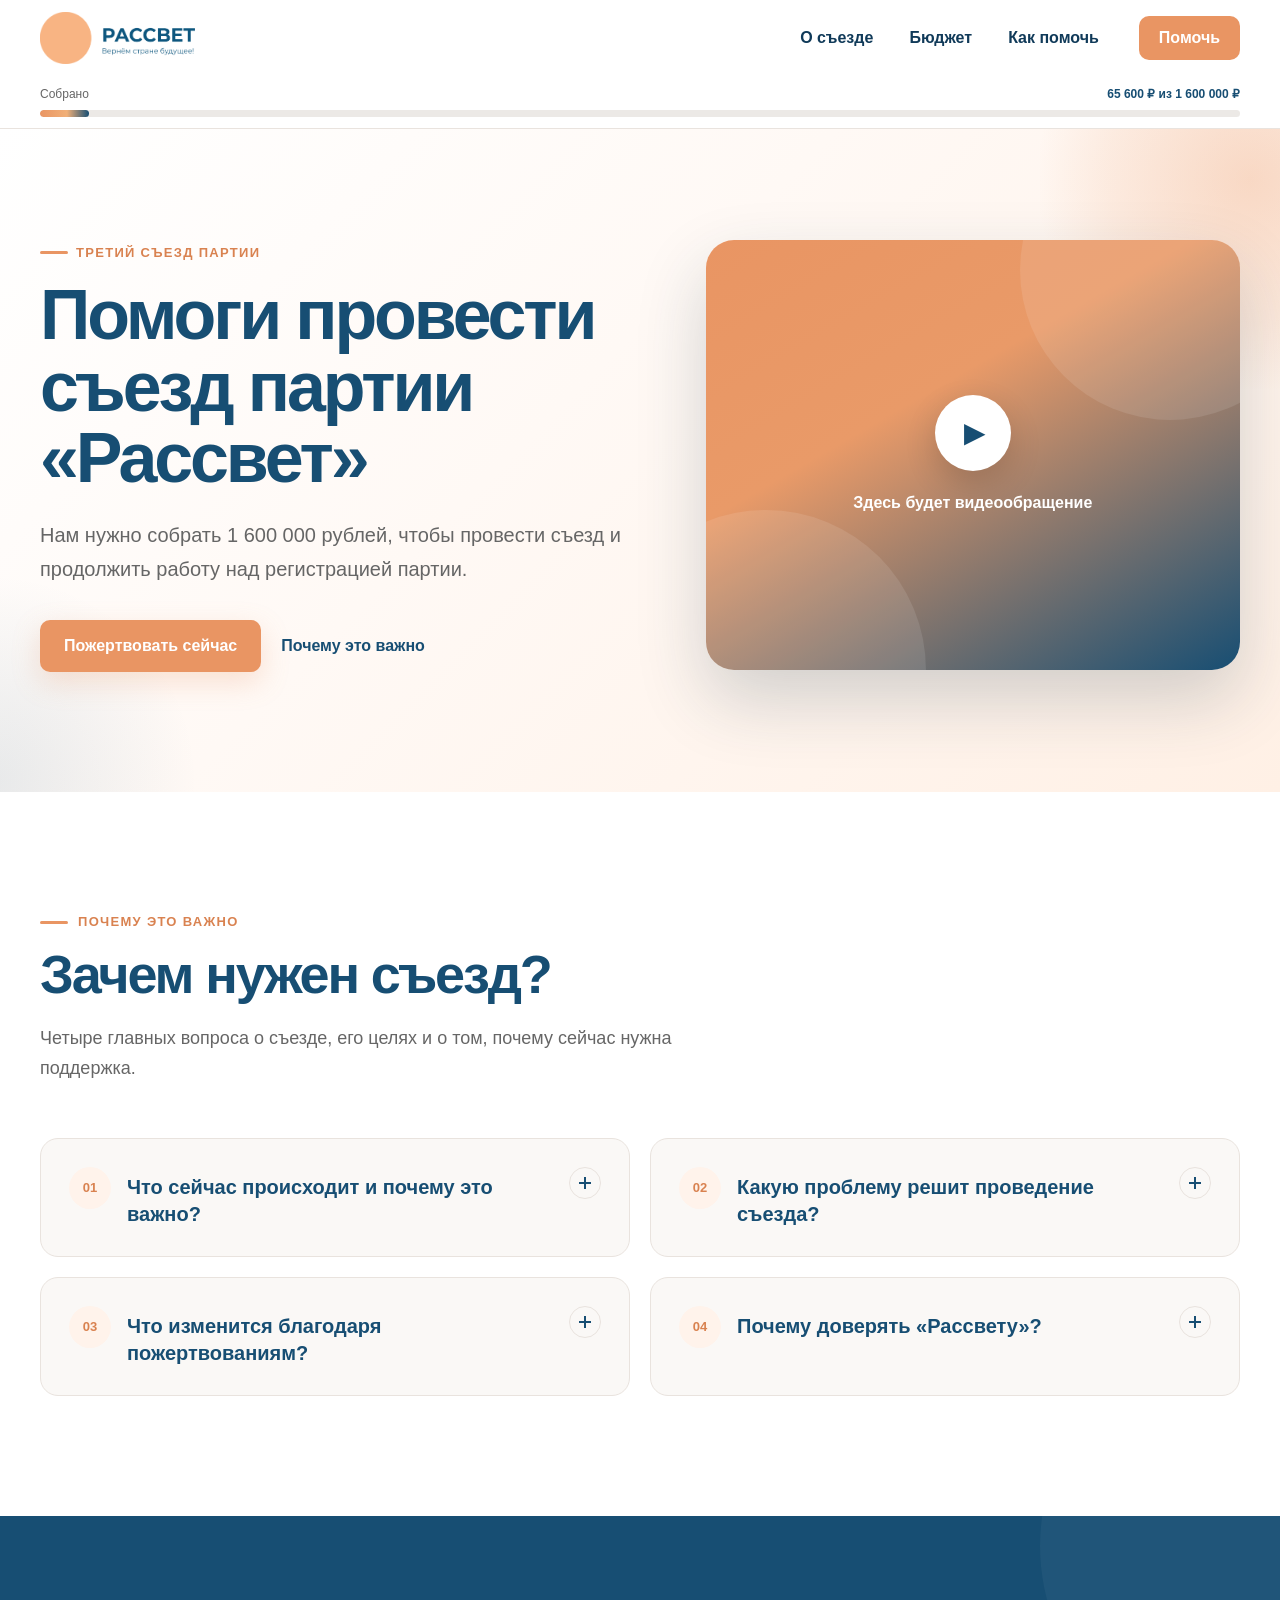
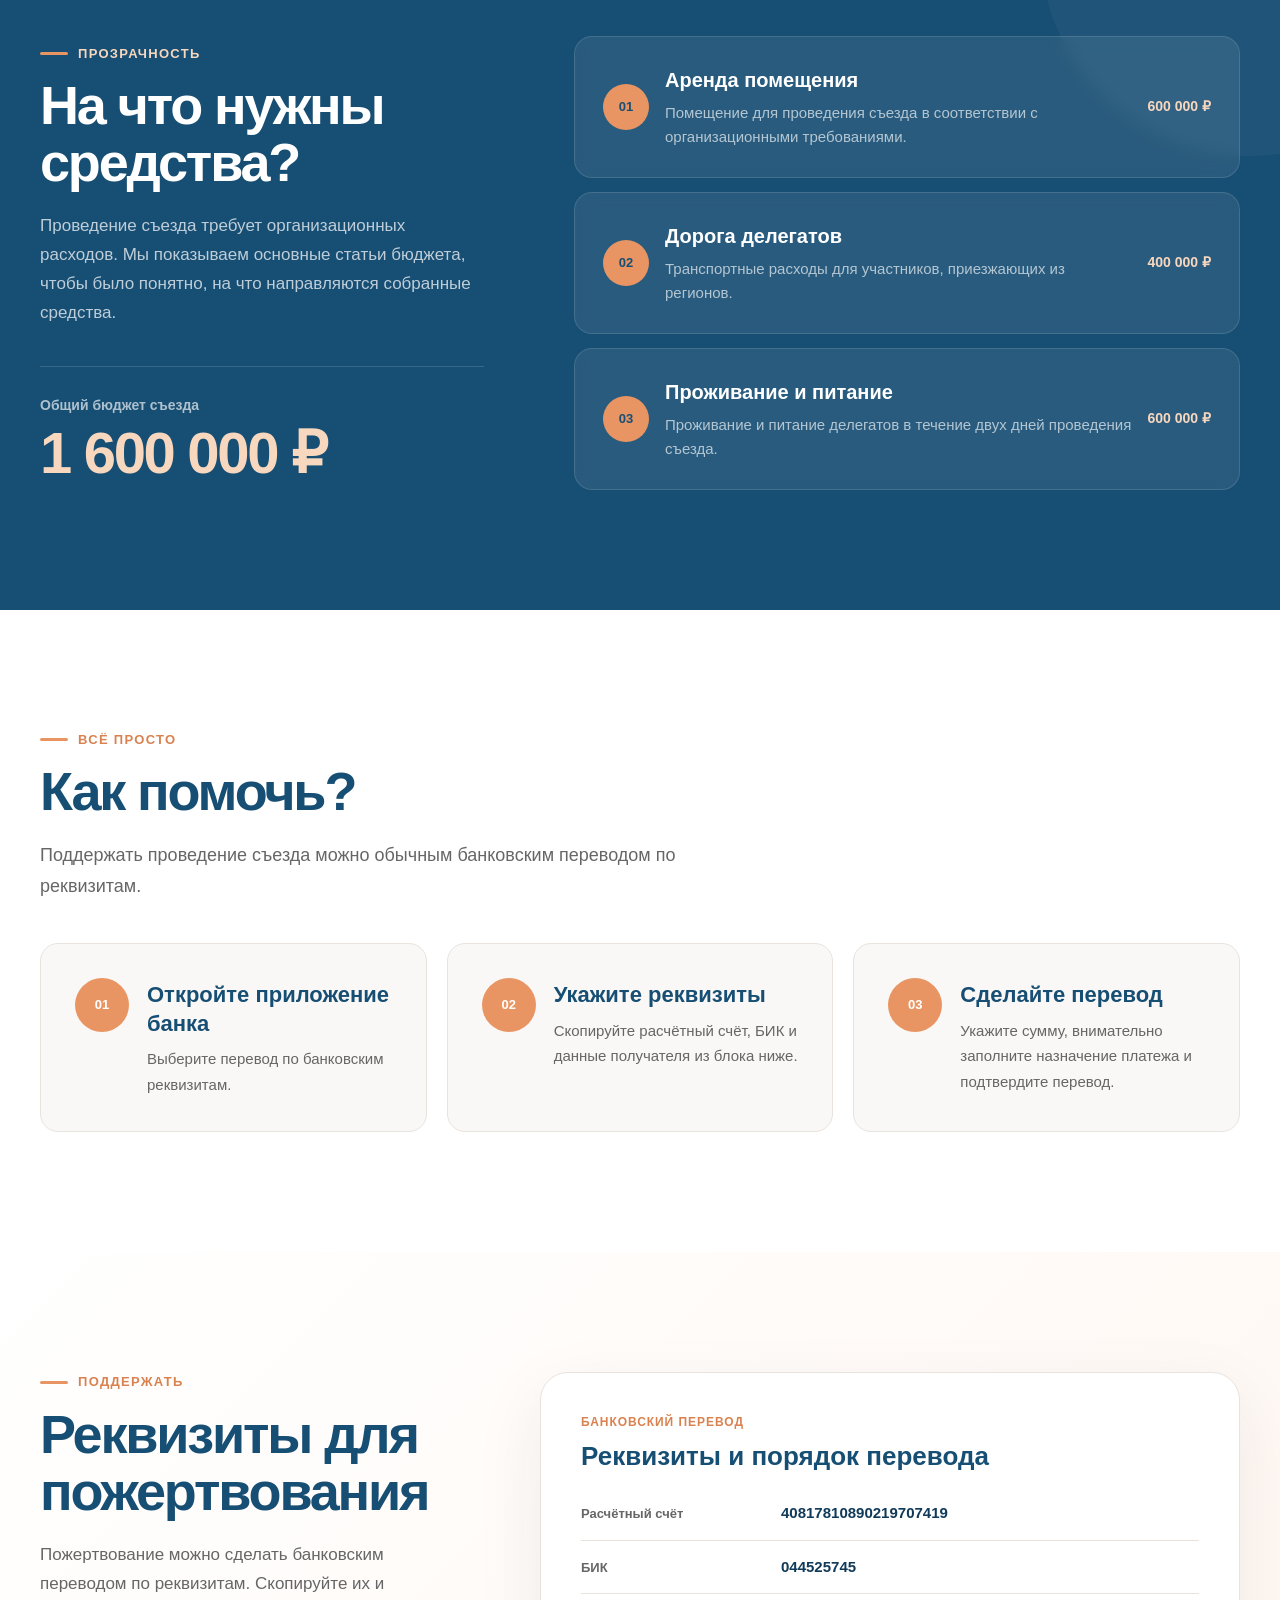
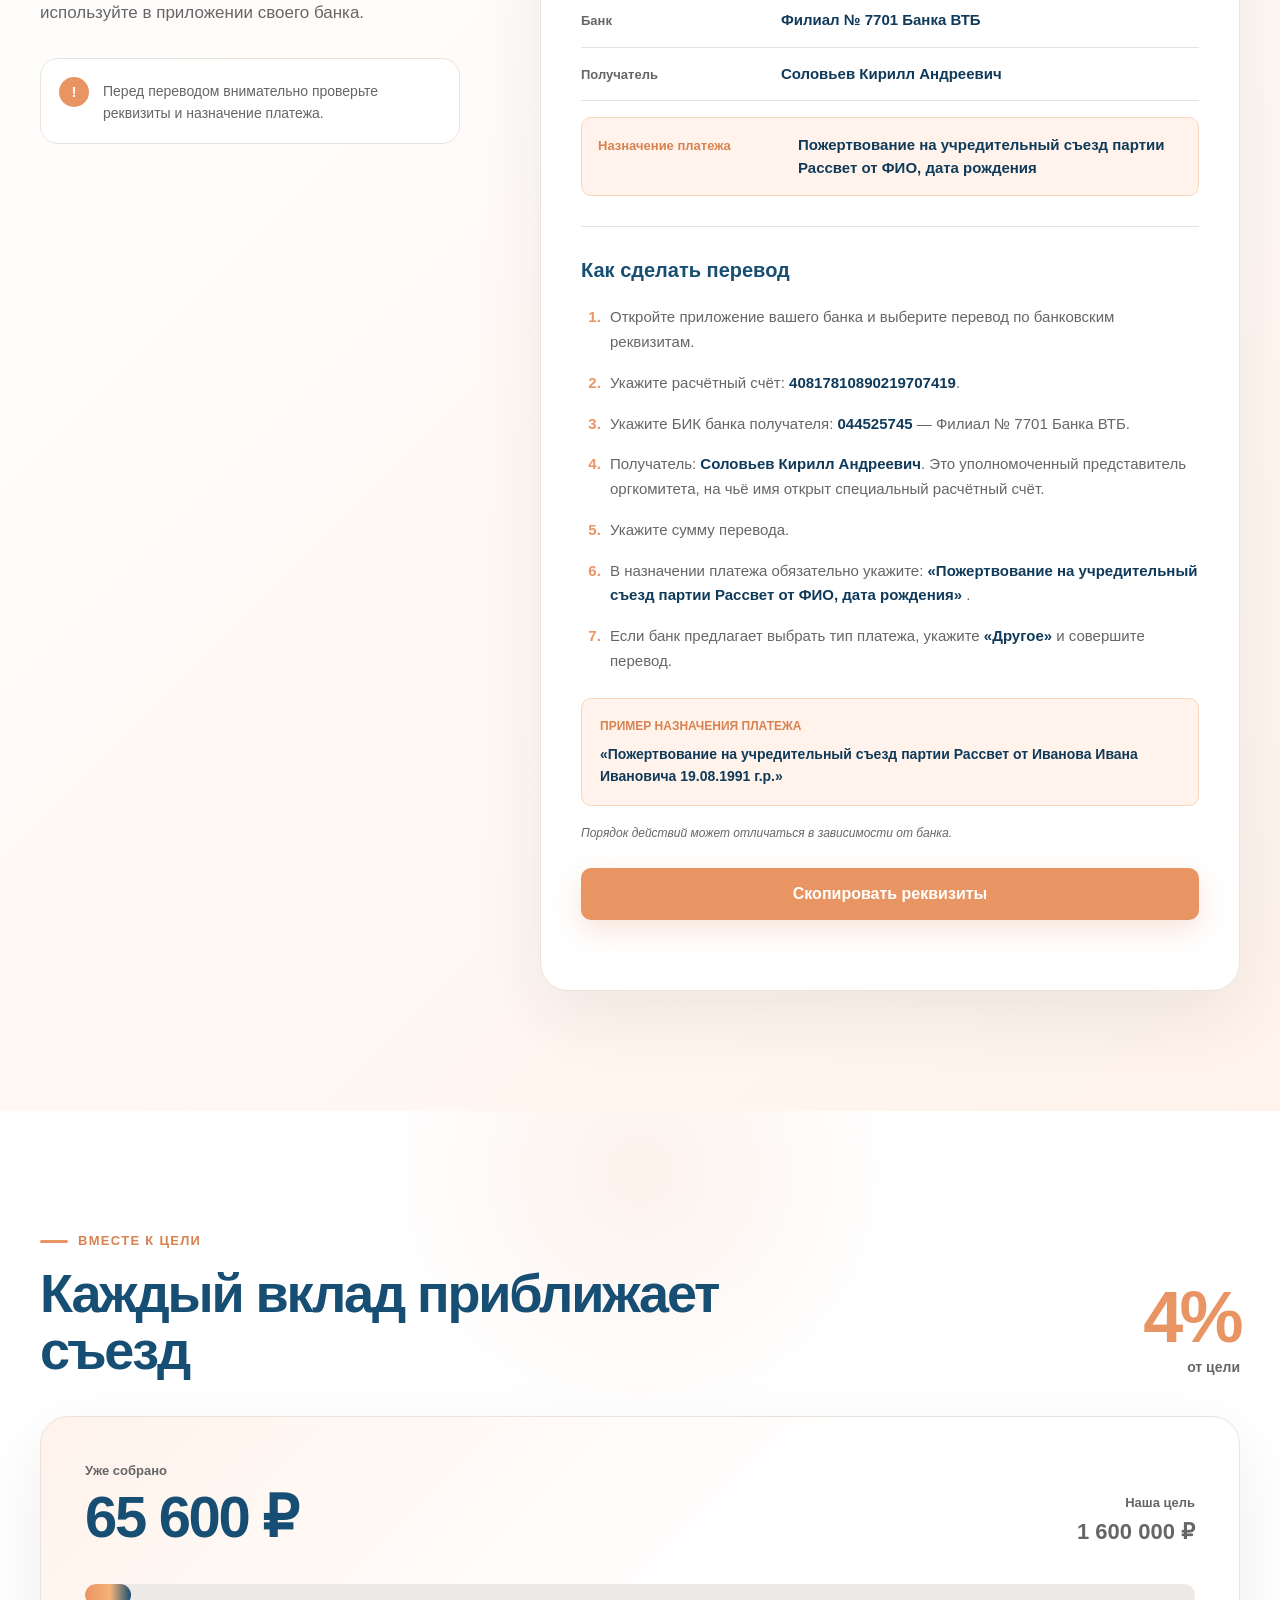
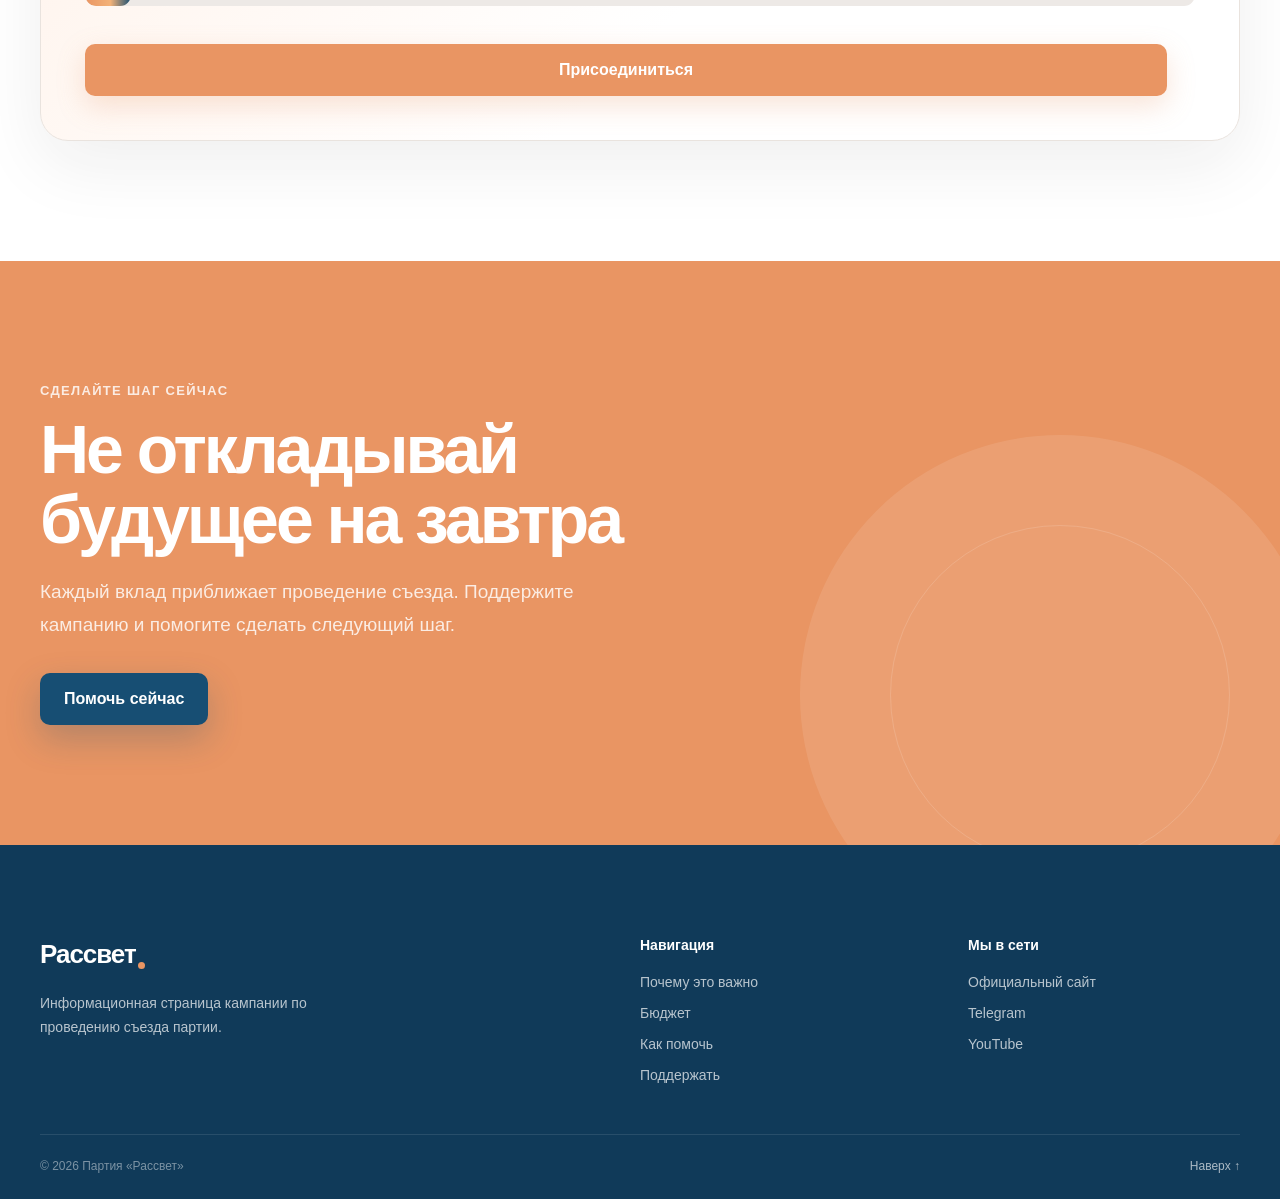
==== commit 11157cca: "Add official logo and payment instructions" ====
--- a/index.html
+++ b/index.html
@@ -7,6 +7,8 @@
     <meta name="viewport" content="width=device-width, initial-scale=1.0">
 
     <meta name="description" content="Помоги провести съезд партии Рассвет">
+
+    <meta name="robots" content="noindex, nofollow">
 
     <title>Рассвет — поддержать съезд</title>
 
@@ -30,9 +32,8 @@
 
         <div class="container header__container">
 
-            <!-- Пока текст вместо настоящего логотипа -->
-            <a class="logo" href="#" aria-label="Рассвет">
-                Рассвет
+            <a class="logo" href="#congress" aria-label="Рассвет">
+                <img class="logo__image" src="assets/images/logo-horizontal.png" alt="Рассвет">
             </a>
 
             <button class="menu-toggle" type="button" aria-label="Открыть меню" aria-expanded="false">
@@ -322,7 +323,7 @@
                         </div>
 
                         <span class="budget-item__price">
-                            Сумма уточняется
+                            600 000 ₽
                         </span>
 
                     </article>
@@ -347,7 +348,7 @@
                         </div>
 
                         <span class="budget-item__price">
-                            Сумма уточняется
+                            400 000 ₽
                         </span>
 
                     </article>
@@ -372,7 +373,7 @@
                         </div>
 
                         <span class="budget-item__price">
-                            Сумма уточняется
+                            600 000 ₽
                         </span>
 
                     </article>
@@ -395,92 +396,58 @@
                     </h2>
 
                     <p class="section-heading__description">
-                        Поддержать проведение съезда можно всего за несколько шагов.
+                        Поддержать проведение съезда можно обычным
+                        банковским переводом по реквизитам.
                     </p>
                 </div>
 
 
                 <div class="how-to__steps">
 
-                    <!-- STEP 1 -->
                     <article class="how-step">
-                        <div class="how-step__top">
-                            <span class="how-step__number">
-                                01
-                            </span>
-
-                            <span class="how-step__line"></span>
-                        </div>
-
-                        <h3 class="how-step__title">
-                            Выберите сумму
-                        </h3>
-
-                        <p class="how-step__description">
-                            Выберите один из предложенных вариантов
-                            или укажите удобную сумму самостоятельно.
-                        </p>
+                        <div class="how-step__number">01</div>
+
+                        <div class="how-step__content">
+                            <h3 class="how-step__title">
+                                Откройте приложение банка
+                            </h3>
+
+                            <p class="how-step__description">
+                                Выберите перевод по банковским реквизитам.
+                            </p>
+                        </div>
                     </article>
 
 
-                    <!-- STEP 2 -->
                     <article class="how-step">
-                        <div class="how-step__top">
-                            <span class="how-step__number">
-                                02
-                            </span>
-
-                            <span class="how-step__line"></span>
-                        </div>
-
-                        <h3 class="how-step__title">
-                            Заполните форму
-                        </h3>
-
-                        <p class="how-step__description">
-                            Укажите необходимые контактные данные
-                            для проведения платежа и получения подтверждения.
-                        </p>
+                        <div class="how-step__number">02</div>
+
+                        <div class="how-step__content">
+                            <h3 class="how-step__title">
+                                Укажите реквизиты
+                            </h3>
+
+                            <p class="how-step__description">
+                                Скопируйте расчётный счёт, БИК и данные
+                                получателя из блока ниже.
+                            </p>
+                        </div>
                     </article>
 
 
-                    <!-- STEP 3 -->
                     <article class="how-step">
-                        <div class="how-step__top">
-                            <span class="how-step__number">
-                                03
-                            </span>
-
-                            <span class="how-step__line"></span>
-                        </div>
-
-                        <h3 class="how-step__title">
-                            Оплатите
-                        </h3>
-
-                        <p class="how-step__description">
-                            Выберите удобный способ оплаты:
-                            банковскую карту, ЮMoney или СБП.
-                        </p>
-                    </article>
-
-
-                    <!-- STEP 4 -->
-                    <article class="how-step">
-                        <div class="how-step__top">
-                            <span class="how-step__number">
-                                04
-                            </span>
-                        </div>
-
-                        <h3 class="how-step__title">
-                            Получите подтверждение
-                        </h3>
-
-                        <p class="how-step__description">
-                            После успешной оплаты вы получите
-                            подтверждение и благодарственное письмо.
-                        </p>
+                        <div class="how-step__number">03</div>
+
+                        <div class="how-step__content">
+                            <h3 class="how-step__title">
+                                Сделайте перевод
+                            </h3>
+
+                            <p class="how-step__description">
+                                Укажите сумму, внимательно заполните назначение
+                                платежа и подтвердите перевод.
+                            </p>
+                        </div>
                     </article>
 
                 </div>
@@ -498,228 +465,153 @@
                     </p>
 
                     <h2 class="section-heading__title">
-                        Внеси свой вклад в будущее
+                        Реквизиты для пожертвования
                     </h2>
 
                     <p class="donation__description">
-                        Выберите удобную сумму и способ оплаты.
-                        Платёжная интеграция будет подключена после
-                        получения настроек платёжного сервиса.
+                        Пожертвование можно сделать банковским переводом
+                        по реквизитам. Скопируйте их и используйте
+                        в приложении своего банка.
                     </p>
 
                     <div class="donation__note">
                         <span class="donation__note-icon" aria-hidden="true">
-                            ✓
+                            !
                         </span>
 
                         <p>
-                            Сейчас форма работает в демонстрационном режиме
-                            и не выполняет реальных платежей.
+                            Перед переводом внимательно проверьте реквизиты
+                            и назначение платежа.
                         </p>
                     </div>
 
                 </div>
 
 
-                <form class="donation-form" id="donationForm">
-
-                    <!-- AMOUNT -->
-                    <fieldset class="form-section">
-                        <legend class="form-section__title">
-                            1. Выберите сумму
-                        </legend>
-
-                        <div class="amount-options">
-
-                            <label class="amount-option">
-                                <input type="radio" name="amount" value="100">
-                                <span>100 ₽</span>
-                            </label>
-
-                            <label class="amount-option">
-                                <input type="radio" name="amount" value="300">
-                                <span>300 ₽</span>
-                            </label>
-
-                            <label class="amount-option">
-                                <input type="radio" name="amount" value="500">
-                                <span>500 ₽</span>
-                            </label>
-
-                            <label class="amount-option">
-                                <input type="radio" name="amount" value="1000">
-                                <span>1 000 ₽</span>
-                            </label>
-
-                        </div>
-
-                        <label class="form-field">
-                            <span class="form-field__label">
-                                Своя сумма
-                            </span>
-
-                            <div class="amount-input">
-                                <input id="customAmount" type="number" min="1" step="1" inputmode="numeric"
-                                    placeholder="Введите сумму">
-
-                                <span>₽</span>
-                            </div>
-                        </label>
-
-                        <p class="form-error" id="amountError" hidden>
-                            Выберите или укажите сумму пожертвования.
+                <div class="requisites-card">
+
+                    <div class="requisites-card__header">
+                        <div>
+                            <span class="requisites-card__label">
+                                Банковский перевод
+                            </span>
+
+                            <h3>
+                                Реквизиты и порядок перевода
+                            </h3>
+                        </div>
+                    </div>
+
+
+                    <dl class="requisites" id="paymentRequisites">
+
+                        <div class="requisites__row">
+                            <dt>Расчётный счёт</dt>
+                            <dd>40817810890219707419</dd>
+                        </div>
+
+                        <div class="requisites__row">
+                            <dt>БИК</dt>
+                            <dd>044525745</dd>
+                        </div>
+
+                        <div class="requisites__row">
+                            <dt>Банк</dt>
+                            <dd>Филиал № 7701 Банка ВТБ</dd>
+                        </div>
+
+                        <div class="requisites__row">
+                            <dt>Получатель</dt>
+                            <dd>Соловьев Кирилл Андреевич</dd>
+                        </div>
+
+                        <div class="requisites__row requisites__row--important">
+                            <dt>Назначение платежа</dt>
+
+                            <dd>
+                                Пожертвование на учредительный съезд партии Рассвет
+                                от ФИО, дата рождения
+                            </dd>
+                        </div>
+
+                    </dl>
+
+
+                    <div class="payment-instruction">
+
+                        <h4 class="payment-instruction__title">
+                            Как сделать перевод
+                        </h4>
+
+                        <ol class="payment-instruction__list">
+
+                            <li>
+                                Откройте приложение вашего банка и выберите
+                                перевод по банковским реквизитам.
+                            </li>
+
+                            <li>
+                                Укажите расчётный счёт:
+                                <strong>40817810890219707419</strong>.
+                            </li>
+
+                            <li>
+                                Укажите БИК банка получателя:
+                                <strong>044525745</strong>
+                                — Филиал № 7701 Банка ВТБ.
+                            </li>
+
+                            <li>
+                                Получатель:
+                                <strong>Соловьев Кирилл Андреевич</strong>.
+                                Это уполномоченный представитель оргкомитета,
+                                на чьё имя открыт специальный расчётный счёт.
+                            </li>
+
+                            <li>
+                                Укажите сумму перевода.
+                            </li>
+
+                            <li>
+                                В назначении платежа обязательно укажите:
+                                <strong>
+                                    «Пожертвование на учредительный съезд партии Рассвет
+                                    от ФИО, дата рождения»
+                                </strong>.
+                            </li>
+
+                            <li>
+                                Если банк предлагает выбрать тип платежа,
+                                укажите <strong>«Другое»</strong> и совершите перевод.
+                            </li>
+
+                        </ol>
+
+
+                        <div class="payment-instruction__example">
+                            <span>Пример назначения платежа</span>
+
+                            <strong>
+                                «Пожертвование на учредительный съезд партии Рассвет
+                                от Иванова Ивана Ивановича 19.08.1991 г.р.»
+                            </strong>
+                        </div>
+
+
+                        <p class="payment-instruction__note">
+                            Порядок действий может отличаться в зависимости от банка.
                         </p>
 
-                    </fieldset>
-
-
-                    <!-- PAYMENT -->
-                    <fieldset class="form-section">
-                        <legend class="form-section__title">
-                            2. Способ оплаты
-                        </legend>
-
-                        <div class="payment-options">
-
-                            <label class="payment-option">
-                                <input type="radio" name="paymentMethod" value="card" required checked>
-
-                                <span class="payment-option__content">
-                                    <strong>Банковская карта</strong>
-                                    <small>Visa / Mastercard / МИР</small>
-                                </span>
-                            </label>
-
-
-                            <label class="payment-option">
-                                <input type="radio" name="paymentMethod" value="yoomoney" required>
-
-                                <span class="payment-option__content">
-                                    <strong>ЮMoney</strong>
-                                    <small>Оплата через ЮMoney</small>
-                                </span>
-                            </label>
-
-
-                            <label class="payment-option">
-                                <input type="radio" name="paymentMethod" value="sbp" required>
-
-                                <span class="payment-option__content">
-                                    <strong>СБП</strong>
-                                    <small>Система быстрых платежей</small>
-                                </span>
-                            </label>
-
-                        </div>
-
-                    </fieldset>
-
-
-                    <!-- PERSONAL DATA -->
-                    <fieldset class="form-section">
-                        <legend class="form-section__title">
-                            3. Ваши данные
-                        </legend>
-
-                        <div class="form-grid">
-
-                            <label class="form-field">
-                                <span class="form-field__label">
-                                    ФИО
-                                    <span class="form-field__optional">
-                                        необязательно
-                                    </span>
-                                </span>
-
-                                <input type="text" name="fullName" autocomplete="name" placeholder="Иван Иванов">
-                            </label>
-
-
-                            <label class="form-field">
-                                <span class="form-field__label">
-                                    Дата рождения
-                                </span>
-
-                                <input type="date" name="birthDate">
-                            </label>
-
-
-                            <label class="form-field">
-                                <span class="form-field__label">
-                                    Email *
-                                </span>
-
-                                <input type="email" name="email" autocomplete="email" placeholder="mail@example.com"
-                                    required>
-                            </label>
-
-
-                            <label class="form-field">
-                                <span class="form-field__label">
-                                    Телефон
-                                    <span class="form-field__optional">
-                                        необязательно
-                                    </span>
-                                </span>
-
-                                <input type="tel" name="phone" autocomplete="tel" placeholder="+7 999 000-00-00">
-                            </label>
-
-                        </div>
-
-                    </fieldset>
-
-
-                    <!-- CONSENTS -->
-                    <div class="form-consents">
-
-                        <label class="checkbox">
-                            <input type="checkbox" name="personalDataConsent" required>
-
-                            <span>
-                                Я даю согласие на обработку персональных данных.
-                                <a href="privacy.html" target="_blank" rel="noopener">
-                                    Политика обработки персональных данных
-                                </a>
-                            </span>
-                        </label>
-
-
-                        <label class="checkbox">
-                            <input type="checkbox" name="newsletter">
-
-                            <span>
-                                Хочу получать новости о кампании
-                            </span>
-                        </label>
-
-                    </div>
-
-
-                    <!-- SUBMIT -->
-                    <button class="button button--primary donation-form__submit" type="submit">
-                        Поддержать
+                    </div>
+
+
+                    <button class="button button--primary requisites-card__copy" id="copyRequisites" type="button">
+                        Скопировать реквизиты
                     </button>
 
-
-                    <div class="donation-form__security">
-                        <span class="donation-form__lock" aria-hidden="true">
-                            🔒
-                        </span>
-
-                        <div>
-                            <strong>
-                                Безопасная оплата
-                            </strong>
-
-                            <p>
-                                Платёжные данные будут обрабатываться
-                                платёжным сервисом после подключения интеграции.
-                            </p>
-                        </div>
-                    </div>
-
-                </form>
+                    <p class="requisites-card__status" id="copyRequisitesStatus" aria-live="polite"></p>
+
+                </div>
 
             </div>
         </section>
@@ -790,34 +682,9 @@
 
 
                     <div class="fundraising-progress__footer">
-
-                        <div class="donors">
-
-                            <div class="donors__icon" aria-hidden="true">
-                                <span></span>
-                                <span></span>
-                                <span></span>
-                            </div>
-
-                            <div class="donors__text">
-                                <strong>
-                                    Нас уже
-                                    <span id="donorCount">0</span>
-                                    человек
-                                </strong>
-
-                                <span>
-                                    Спасибо каждому, кто поддержал кампанию
-                                </span>
-                            </div>
-
-                        </div>
-
-
                         <a class="button button--primary" href="#donation">
                             Присоединиться
                         </a>
-
                     </div>
 
                 </div>
@@ -910,38 +777,18 @@
                     </h3>
 
                     <div class="footer__links">
-                        <a href="#" target="_blank" rel="noopener">
+                        <a href="https://rassvet-party.info/#home" target="_blank" rel="noopener">
                             Официальный сайт
                         </a>
 
-                        <a href="#" target="_blank" rel="noopener">
+                        <a href="https://t.me/Rassvet_original" target="_blank" rel="noopener">
                             Telegram
                         </a>
 
-                        <a href="#" target="_blank" rel="noopener">
+                        <a href="https://www.youtube.com/@Rassvet_original" target="_blank" rel="noopener">
                             YouTube
                         </a>
                     </div>
-
-                </div>
-
-
-                <div class="footer__column">
-
-                    <h3 class="footer__title">
-                        Документы
-                    </h3>
-
-                    <div class="footer__links">
-                        <a href="privacy.html">
-                            Политика конфиденциальности
-                        </a>
-                    </div>
-
-                    <p class="footer__legal">
-                        ИНН / ОГРН будут добавлены
-                        после предоставления данных заказчиком.
-                    </p>
 
                 </div>
 
--- a/css/header.css
+++ b/css/header.css
@@ -21,24 +21,15 @@
 /* LOGO */
 
 .logo {
-    position: relative;
-    color: var(--color-blue);
-    font-size: 24px;
-    font-weight: 800;
-    letter-spacing: -0.04em;
-}
-
-.logo::after {
-    position: absolute;
-    right: -9px;
-    bottom: 5px;
-    width: 7px;
-    height: 7px;
-    content: "";
-    background-color: var(--color-orange);
-    border-radius: 50%;
-}
-
+    display: flex;
+    align-items: center;
+}
+
+.logo__image {
+    display: block;
+    width: 155px;
+    height: auto;
+}
 
 /* NAVIGATION */
 
@@ -93,26 +84,6 @@
     border-radius: 100px;
 }
 
-
-/* HEADER CTA */
-
-.button--small {
-    min-height: 42px;
-    padding: 10px 20px;
-    color: #fff;
-    background-color: var(--color-orange);
-}
-
-.button--small:hover {
-    background-color: var(--color-orange-hover);
-}
-
-.header__donate {
-    display: none;
-    margin-left: 20px;
-}
-
-
 /* =========================
    FUNDRAISING
    ========================= */
@@ -156,6 +127,46 @@
     transition: width 0.8s ease;
 }
 
+/* HEADER DONATE BUTTON */
+
+.navigation .navigation__donate {
+    display: inline-flex;
+    align-items: center;
+    justify-content: center;
+
+    width: 100%;
+    min-height: 44px;
+
+    margin-top: 8px;
+    padding: 10px 20px;
+
+    color: #fff;
+    background-color: var(--color-orange);
+
+    border-radius: var(--border-radius-small);
+
+    font-weight: 700;
+
+    transition:
+        background-color var(--transition),
+        transform var(--transition);
+}
+
+.navigation .navigation__donate:hover {
+    color: #fff;
+    background-color: var(--color-orange-hover);
+    transform: translateY(-1px);
+}
+
+.navigation .navigation__donate::after {
+    display: none;
+}
+
+@media (max-width: 374px) {
+    .logo__image {
+        width: 135px;
+    }
+}
 
 /* =========================
    DESKTOP
@@ -203,7 +214,10 @@
         transform: scaleX(1);
     }
 
-    .header__donate {
-        display: inline-flex;
+    .navigation .navigation__donate {
+        width: auto;
+        margin-top: 0;
+        margin-left: 4px;
+        padding: 10px 20px;
     }
 }
--- a/css/how-to.css
+++ b/css/how-to.css
@@ -11,50 +11,43 @@
     margin-bottom: 42px;
 }
 
-
-/* =========================
-   STEPS
-   ========================= */
-
 .how-to__steps {
     display: grid;
     gap: 18px;
 }
 
 
-/* =========================
-   STEP
-   ========================= */
+/* STEP */
 
 .how-step {
-    position: relative;
+    display: flex;
+    align-items: flex-start;
+    gap: 18px;
+
     padding: 24px;
+
     background-color: var(--color-background-secondary);
+
     border: 1px solid var(--color-border);
     border-radius: var(--border-radius);
 
     transition:
+        border-color var(--transition),
         transform var(--transition),
-        border-color var(--transition),
         box-shadow var(--transition);
 }
 
 .how-step:hover {
     border-color: var(--color-orange-light);
-    box-shadow: 0 16px 40px rgba(32, 32, 32, 0.06);
+
+    box-shadow:
+        0 16px 40px rgba(32, 32, 32, 0.06);
+
     transform: translateY(-2px);
 }
 
 
-/* =========================
-   NUMBER / LINE
-   ========================= */
-
-.how-step__top {
-    display: flex;
-    align-items: center;
-    margin-bottom: 22px;
-}
+/* NUMBER */
 
 .how-step__number {
     display: flex;
@@ -74,17 +67,15 @@
     font-weight: 800;
 }
 
-.how-step__line {
-    display: none;
+
+/* CONTENT */
+
+.how-step__content {
+    padding-top: 3px;
 }
 
-
-/* =========================
-   TEXT
-   ========================= */
-
 .how-step__title {
-    margin: 0 0 10px;
+    margin: 0 0 8px;
 
     color: var(--color-blue);
 
@@ -102,9 +93,7 @@
 }
 
 
-/* =========================
-   TABLET
-   ========================= */
+/* TABLET */
 
 @media (min-width: 768px) {
     .how-to {
@@ -112,7 +101,9 @@
     }
 
     .how-to__steps {
-        grid-template-columns: repeat(2, minmax(0, 1fr));
+        grid-template-columns:
+            repeat(2, minmax(0, 1fr));
+
         gap: 20px;
     }
 
@@ -122,9 +113,7 @@
 }
 
 
-/* =========================
-   DESKTOP
-   ========================= */
+/* DESKTOP */
 
 @media (min-width: 1024px) {
     .how-to {
@@ -132,41 +121,19 @@
     }
 
     .how-to__steps {
-        grid-template-columns: repeat(4, minmax(0, 1fr));
-        gap: 0;
+        grid-template-columns: repeat(3, minmax(0, 1fr));
     }
 
     .how-step {
-        padding: 28px 26px;
-        background-color: transparent;
-        border: 0;
-        border-radius: 0;
+        padding: 34px;
     }
 
-    .how-step:hover {
-        box-shadow: none;
-        transform: none;
-    }
-
-    .how-step__top {
-        margin-bottom: 28px;
-    }
-
-    .how-step__line {
-        display: block;
-        flex: 1;
-
-        height: 2px;
-
-        margin-left: 14px;
-
-        background:
-            linear-gradient(90deg,
-                var(--color-orange-light),
-                var(--color-border));
+    .how-step__number {
+        width: 54px;
+        height: 54px;
     }
 
     .how-step__title {
-        font-size: 21px;
+        font-size: 22px;
     }
 }
--- a/css/donation.css
+++ b/css/donation.css
@@ -4,6 +4,7 @@
 
 .donation {
     padding: 72px 0;
+
     background:
         linear-gradient(135deg,
             #fff 0%,
@@ -21,21 +22,28 @@
 
 .donation__description {
     margin: 22px 0 0;
-    color: var(--color-text-secondary);
+
+    color: var(--color-text-secondary);
+
     font-size: 17px;
     line-height: 1.7;
 }
 
 
-/* NOTE */
+/* =========================
+   NOTE
+   ========================= */
 
 .donation__note {
     display: flex;
     align-items: flex-start;
     gap: 14px;
+
     margin-top: 30px;
     padding: 18px;
+
     background-color: #fff;
+
     border: 1px solid var(--color-border);
     border-radius: var(--border-radius);
 }
@@ -45,333 +53,263 @@
     flex: 0 0 auto;
     align-items: center;
     justify-content: center;
+
     width: 30px;
     height: 30px;
+
     color: #fff;
     background-color: var(--color-orange);
+
     border-radius: 50%;
-    font-size: 14px;
+
+    font-size: 15px;
     font-weight: 800;
 }
 
 .donation__note p {
     margin: 3px 0 0;
-    color: var(--color-text-secondary);
+
+    color: var(--color-text-secondary);
+
     font-size: 14px;
     line-height: 1.6;
 }
 
 
-/* FORM */
-
-.donation-form {
+/* =========================
+   REQUISITES CARD
+   ========================= */
+
+.requisites-card {
     padding: 24px;
+
     background-color: #fff;
+
     border: 1px solid var(--color-border);
     border-radius: var(--border-radius-large);
-    box-shadow: 0 24px 70px rgba(32, 32, 32, 0.08);
-}
-
-.form-section {
+
+    box-shadow:
+        0 24px 70px rgba(32, 32, 32, 0.08);
+}
+
+.requisites-card__header {
+    margin-bottom: 26px;
+}
+
+.requisites-card__label {
+    display: block;
+
+    margin-bottom: 6px;
+
+    color: var(--color-orange-hover);
+
+    font-size: 12px;
+    font-weight: 800;
+    letter-spacing: 0.08em;
+
+    text-transform: uppercase;
+}
+
+.requisites-card__header h3 {
     margin: 0;
-    padding: 0 0 30px;
-    border: 0;
-}
-
-.form-section+.form-section {
-    padding-top: 30px;
+
+    color: var(--color-blue);
+
+    font-size: 26px;
+}
+
+
+/* =========================
+   REQUISITES
+   ========================= */
+
+.requisites {
+    margin: 0;
+}
+
+.requisites__row {
+    display: grid;
+    gap: 6px;
+
+    padding: 15px 0;
+
+    border-bottom:
+        1px solid var(--color-border);
+}
+
+.requisites__row:first-child {
+    padding-top: 0;
+}
+
+.requisites__row dt {
+    color: var(--color-text-secondary);
+
+    font-size: 13px;
+    font-weight: 600;
+}
+
+.requisites__row dd {
+    margin: 0;
+
+    color: var(--color-blue-dark);
+
+    font-size: 15px;
+    font-weight: 700;
+
+    overflow-wrap: anywhere;
+}
+
+
+/* IMPORTANT PAYMENT PURPOSE */
+
+.requisites__row--important {
+    margin-top: 16px;
+    padding: 16px;
+
+    background-color: var(--color-orange-soft);
+
+    border: 1px solid var(--color-orange-light);
+    border-radius: var(--border-radius-small);
+}
+
+.requisites__row--important dt {
+    color: var(--color-orange-hover);
+}
+
+/* =========================
+   PAYMENT INSTRUCTION
+   ========================= */
+
+.payment-instruction {
+    margin-top: 30px;
+    padding-top: 28px;
+
     border-top: 1px solid var(--color-border);
 }
 
-.form-section__title {
+.payment-instruction__title {
+    margin: 0 0 20px;
+
+    color: var(--color-blue);
+
+    font-size: 20px;
+}
+
+.payment-instruction__list {
+    display: grid;
+    gap: 16px;
+
+    margin: 0;
+    padding-left: 24px;
+}
+
+.payment-instruction__list li {
+    padding-left: 5px;
+
+    color: var(--color-text-secondary);
+
+    font-size: 15px;
+    line-height: 1.65;
+}
+
+.payment-instruction__list li::marker {
+    color: var(--color-orange);
+    font-weight: 800;
+}
+
+.payment-instruction__list strong {
+    color: var(--color-blue-dark);
+}
+
+.payment-instruction__example {
+    display: grid;
+    gap: 8px;
+
+    margin-top: 24px;
+    padding: 18px;
+
+    background-color: var(--color-orange-soft);
+
+    border: 1px solid var(--color-orange-light);
+    border-radius: var(--border-radius-small);
+}
+
+.payment-instruction__example span {
+    color: var(--color-orange-hover);
+
+    font-size: 12px;
+    font-weight: 800;
+
+    text-transform: uppercase;
+}
+
+.payment-instruction__example strong {
+    color: var(--color-blue-dark);
+
+    font-size: 14px;
+    line-height: 1.6;
+}
+
+.payment-instruction__note {
+    margin: 18px 0 0;
+
+    color: var(--color-text-secondary);
+
+    font-size: 12px;
+    font-style: italic;
+}
+
+/* =========================
+   COPY BUTTON
+   ========================= */
+
+.requisites-card__copy {
     width: 100%;
-    margin-bottom: 20px;
-    padding: 0;
+
+    margin-top: 26px;
+}
+
+.requisites-card__status {
+    min-height: 20px;
+
+    margin: 10px 0 0;
+
     color: var(--color-blue);
-    font-size: 19px;
-    font-weight: 800;
-}
-
-
-/* AMOUNTS */
-
-.amount-options {
-    display: grid;
-    grid-template-columns: repeat(2, minmax(0, 1fr));
-    gap: 10px;
-    margin-bottom: 18px;
-}
-
-.amount-option {
-    position: relative;
-    cursor: pointer;
-}
-
-.amount-option input {
-    position: absolute;
-    width: 1px;
-    height: 1px;
-    opacity: 0;
-}
-
-.amount-option span {
-    display: flex;
-    align-items: center;
-    justify-content: center;
-    min-height: 52px;
-    padding: 12px;
-    color: var(--color-blue);
-    background-color: var(--color-background-secondary);
-    border: 1px solid var(--color-border);
-    border-radius: var(--border-radius-small);
-    font-weight: 800;
-    transition:
-        color var(--transition),
-        background-color var(--transition),
-        border-color var(--transition),
-        transform var(--transition);
-}
-
-.amount-option:hover span {
-    border-color: var(--color-orange-light);
-    transform: translateY(-1px);
-}
-
-.amount-option input:checked+span {
-    color: #fff;
-    background-color: var(--color-orange);
-    border-color: var(--color-orange);
-}
-
-
-/* FIELDS */
-
-.form-field {
-    display: block;
-}
-
-.form-field__label {
-    display: block;
-    margin-bottom: 8px;
-    color: var(--color-blue-dark);
-    font-size: 14px;
-    font-weight: 700;
-}
-
-.form-field__optional {
-    margin-left: 5px;
-    color: var(--color-text-secondary);
-    font-size: 12px;
-    font-weight: 400;
-}
-
-.form-field input {
-    width: 100%;
-    min-height: 50px;
-    padding: 12px 14px;
-    color: var(--color-text);
-    background-color: #fff;
-    border: 1px solid var(--color-border);
-    border-radius: var(--border-radius-small);
-    outline: none;
-    transition:
-        border-color var(--transition),
-        box-shadow var(--transition);
-}
-
-.form-field input:focus {
-    border-color: var(--color-orange);
-    box-shadow: 0 0 0 3px rgba(233, 149, 99, 0.14);
-}
-
-
-/* CUSTOM AMOUNT */
-
-.amount-input {
-    position: relative;
-}
-
-.amount-input input {
-    padding-right: 48px;
-}
-
-.amount-input>span {
-    position: absolute;
-    top: 50%;
-    right: 16px;
-    color: var(--color-text-secondary);
-    font-weight: 700;
-    transform: translateY(-50%);
-}
-
-
-/* Remove number arrows */
-
-.amount-input input::-webkit-outer-spin-button,
-.amount-input input::-webkit-inner-spin-button {
-    margin: 0;
-    appearance: none;
-}
-
-.amount-input input[type="number"] {
-    appearance: textfield;
-}
-
-
-/* ERROR */
-
-.form-error {
-    margin: 10px 0 0;
-    color: #B44232;
+
     font-size: 13px;
-}
-
-
-/* PAYMENT */
-
-.payment-options {
-    display: grid;
-    gap: 10px;
-}
-
-.payment-option {
-    position: relative;
-    cursor: pointer;
-}
-
-.payment-option input {
-    position: absolute;
-    width: 1px;
-    height: 1px;
-    opacity: 0;
-}
-
-.payment-option__content {
-    display: block;
-    padding: 16px 18px;
-    background-color: var(--color-background-secondary);
-    border: 1px solid var(--color-border);
-    border-radius: var(--border-radius-small);
-    transition:
-        background-color var(--transition),
-        border-color var(--transition);
-}
-
-.payment-option__content strong {
-    display: block;
-    margin-bottom: 3px;
-    color: var(--color-blue);
-    font-size: 15px;
-}
-
-.payment-option__content small {
-    color: var(--color-text-secondary);
-    font-size: 13px;
-}
-
-.payment-option input:checked+.payment-option__content {
-    background-color: var(--color-orange-soft);
-    border-color: var(--color-orange);
-}
-
-
-/* PERSONAL DATA GRID */
-
-.form-grid {
-    display: grid;
-    gap: 18px;
-}
-
-
-/* CHECKBOXES */
-
-.form-consents {
-    display: grid;
-    gap: 14px;
-    padding: 26px 0;
-    border-top: 1px solid var(--color-border);
-}
-
-.checkbox {
-    display: flex;
-    align-items: flex-start;
-    gap: 10px;
-    color: var(--color-text-secondary);
-    font-size: 14px;
-    line-height: 1.5;
-    cursor: pointer;
-}
-
-.checkbox input {
-    flex: 0 0 auto;
-    width: 18px;
-    height: 18px;
-    margin-top: 2px;
-    accent-color: var(--color-orange);
-}
-
-
-/* SUBMIT */
-
-.donation-form__submit {
-    width: 100%;
-    min-height: 56px;
-    font-size: 16px;
-}
-
-
-/* SECURITY */
-
-.donation-form__security {
-    display: flex;
-    align-items: flex-start;
-    gap: 12px;
-    margin-top: 20px;
-    padding-top: 20px;
-    border-top: 1px solid var(--color-border);
-}
-
-.donation-form__lock {
-    font-size: 20px;
-}
-
-.donation-form__security strong {
-    display: block;
-    margin-bottom: 3px;
-    color: var(--color-blue);
-    font-size: 13px;
-}
-
-.donation-form__security p {
-    margin: 0;
-    color: var(--color-text-secondary);
-    font-size: 12px;
-    line-height: 1.5;
-}
-
-
-/* TABLET */
+    font-weight: 600;
+
+    text-align: center;
+}
+
+
+/* =========================
+   TABLET
+   ========================= */
 
 @media (min-width: 768px) {
     .donation {
         padding: 96px 0;
     }
 
-    .amount-options {
-        grid-template-columns: repeat(4, minmax(0, 1fr));
-    }
-
-    .form-grid {
-        grid-template-columns: repeat(2, minmax(0, 1fr));
-    }
-
-    .donation-form {
+    .requisites-card {
         padding: 34px;
     }
-}
-
-
-/* DESKTOP */
+
+    .requisites__row {
+        grid-template-columns:
+            180px minmax(0, 1fr);
+
+        align-items: baseline;
+
+        gap: 20px;
+    }
+}
+
+
+/* =========================
+   DESKTOP
+   ========================= */
 
 @media (min-width: 1024px) {
     .donation {
@@ -379,8 +317,11 @@
     }
 
     .donation__container {
-        grid-template-columns: 0.75fr 1.25fr;
+        grid-template-columns:
+            0.75fr 1.25fr;
+
         align-items: start;
+
         gap: 80px;
     }
 
@@ -389,18 +330,7 @@
         top: 160px;
     }
 
-    .donation-form {
+    .requisites-card {
         padding: 40px;
     }
-}
-
-.checkbox a {
-    color: var(--color-blue);
-    font-weight: 700;
-    text-decoration: underline;
-    text-underline-offset: 2px;
-}
-
-.checkbox a:hover {
-    color: var(--color-orange-hover);
 }
--- a/css/footer.css
+++ b/css/footer.css
@@ -163,7 +163,7 @@
 
     .footer__main {
         grid-template-columns:
-            1.5fr 0.75fr 0.75fr 1fr;
+            1.5fr 0.75fr 0.75fr;
 
         gap: 56px;
     }
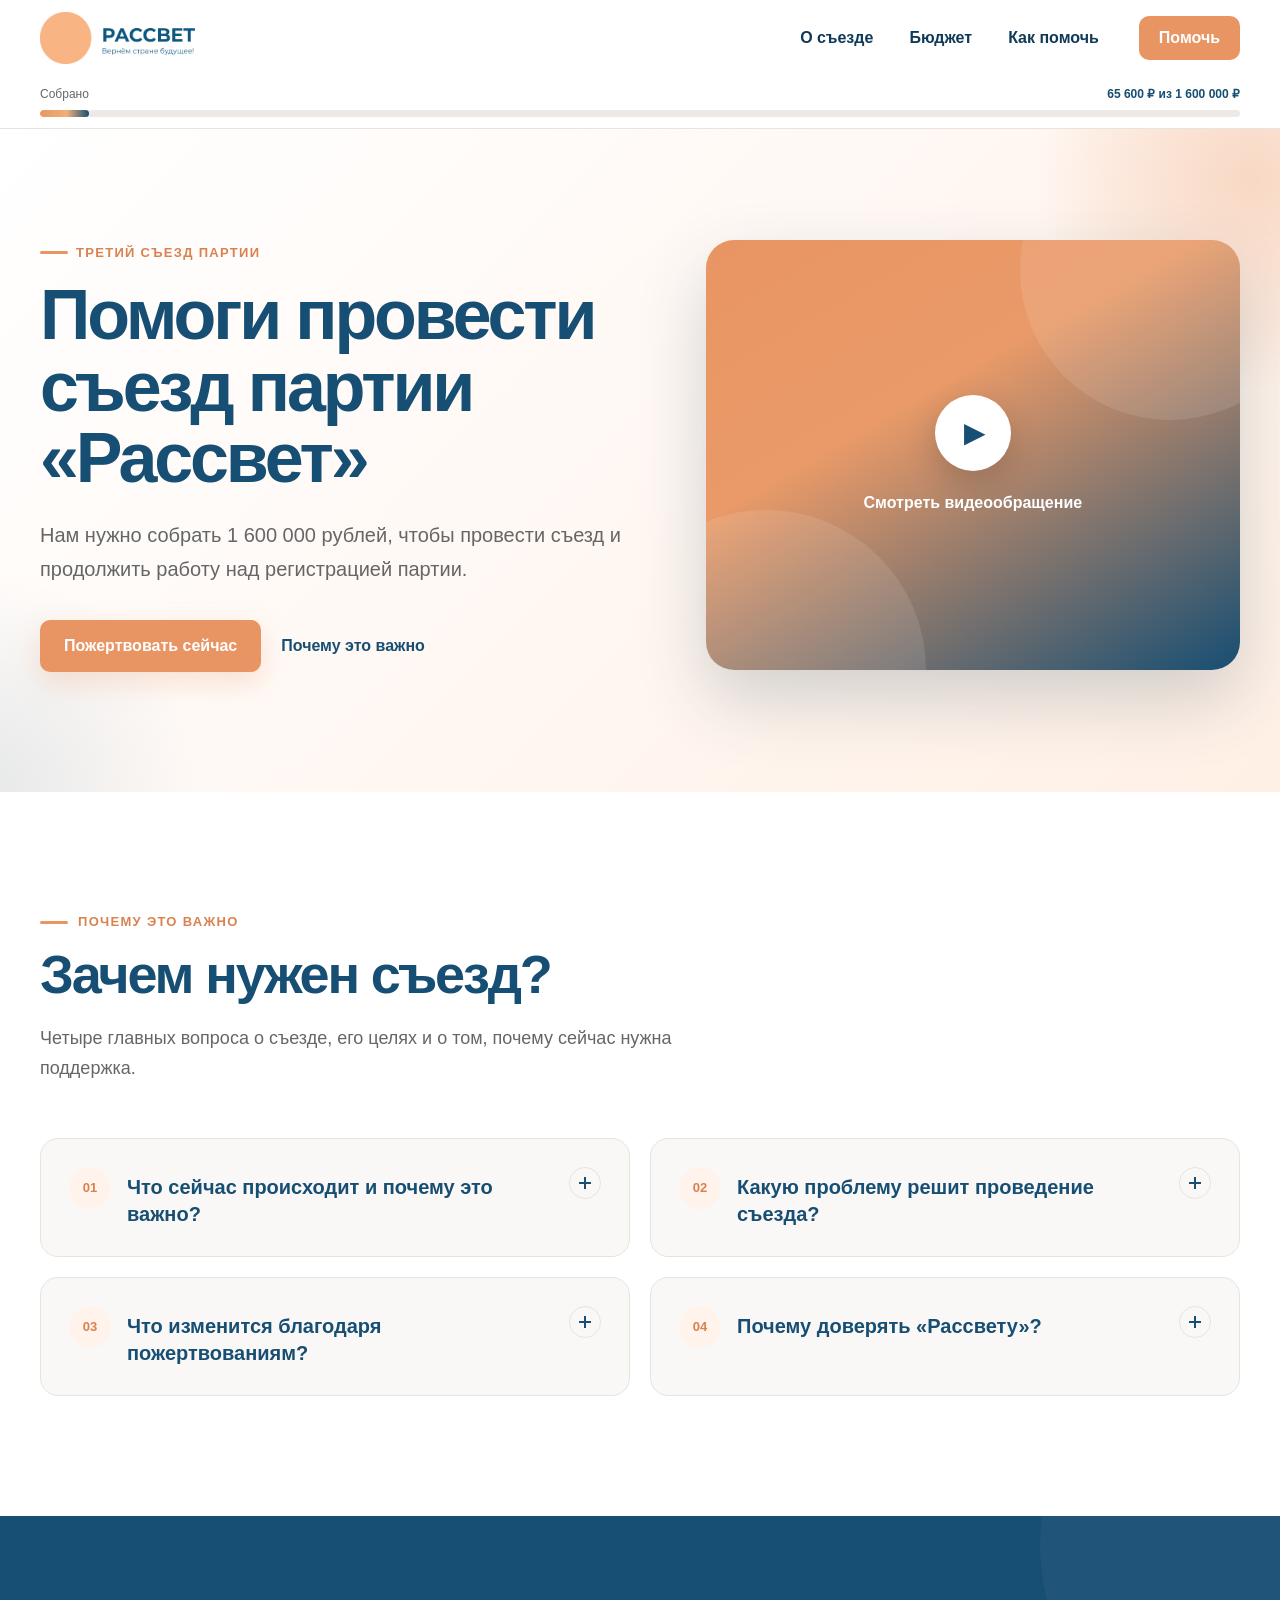
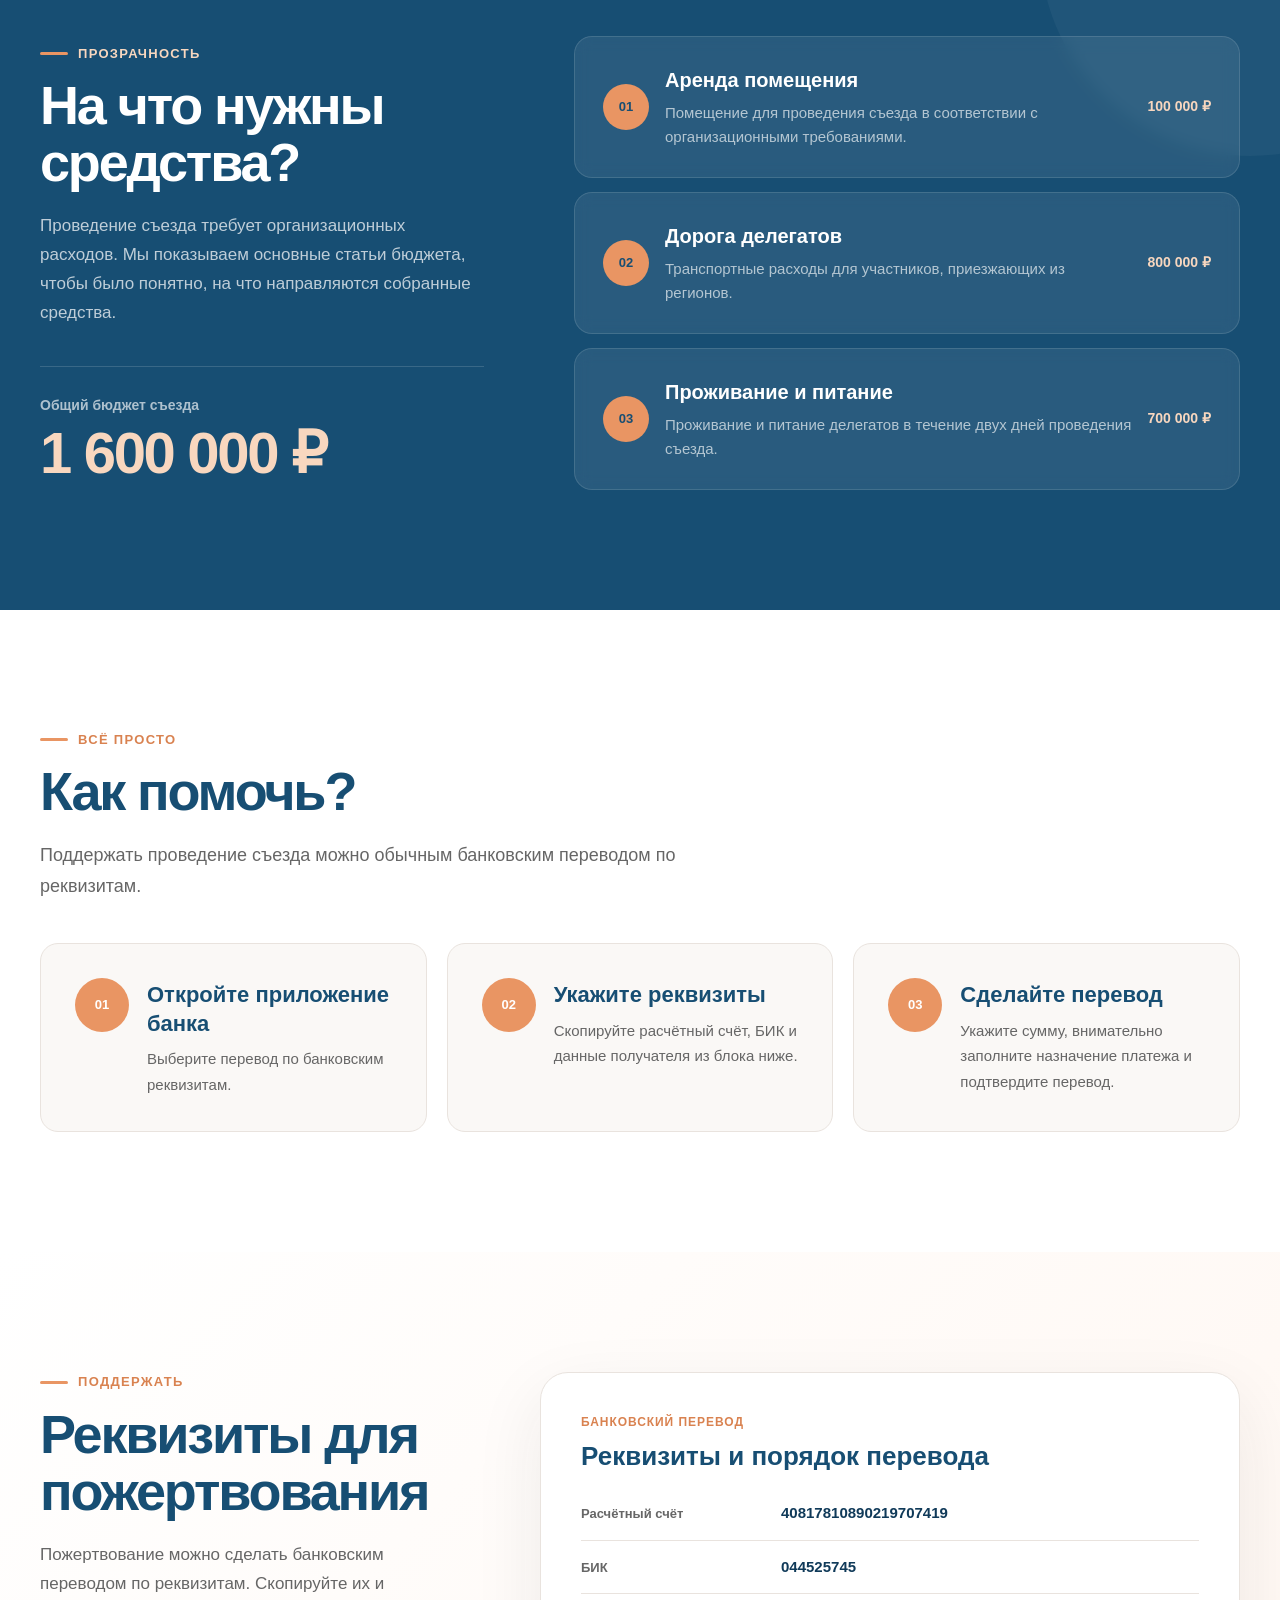
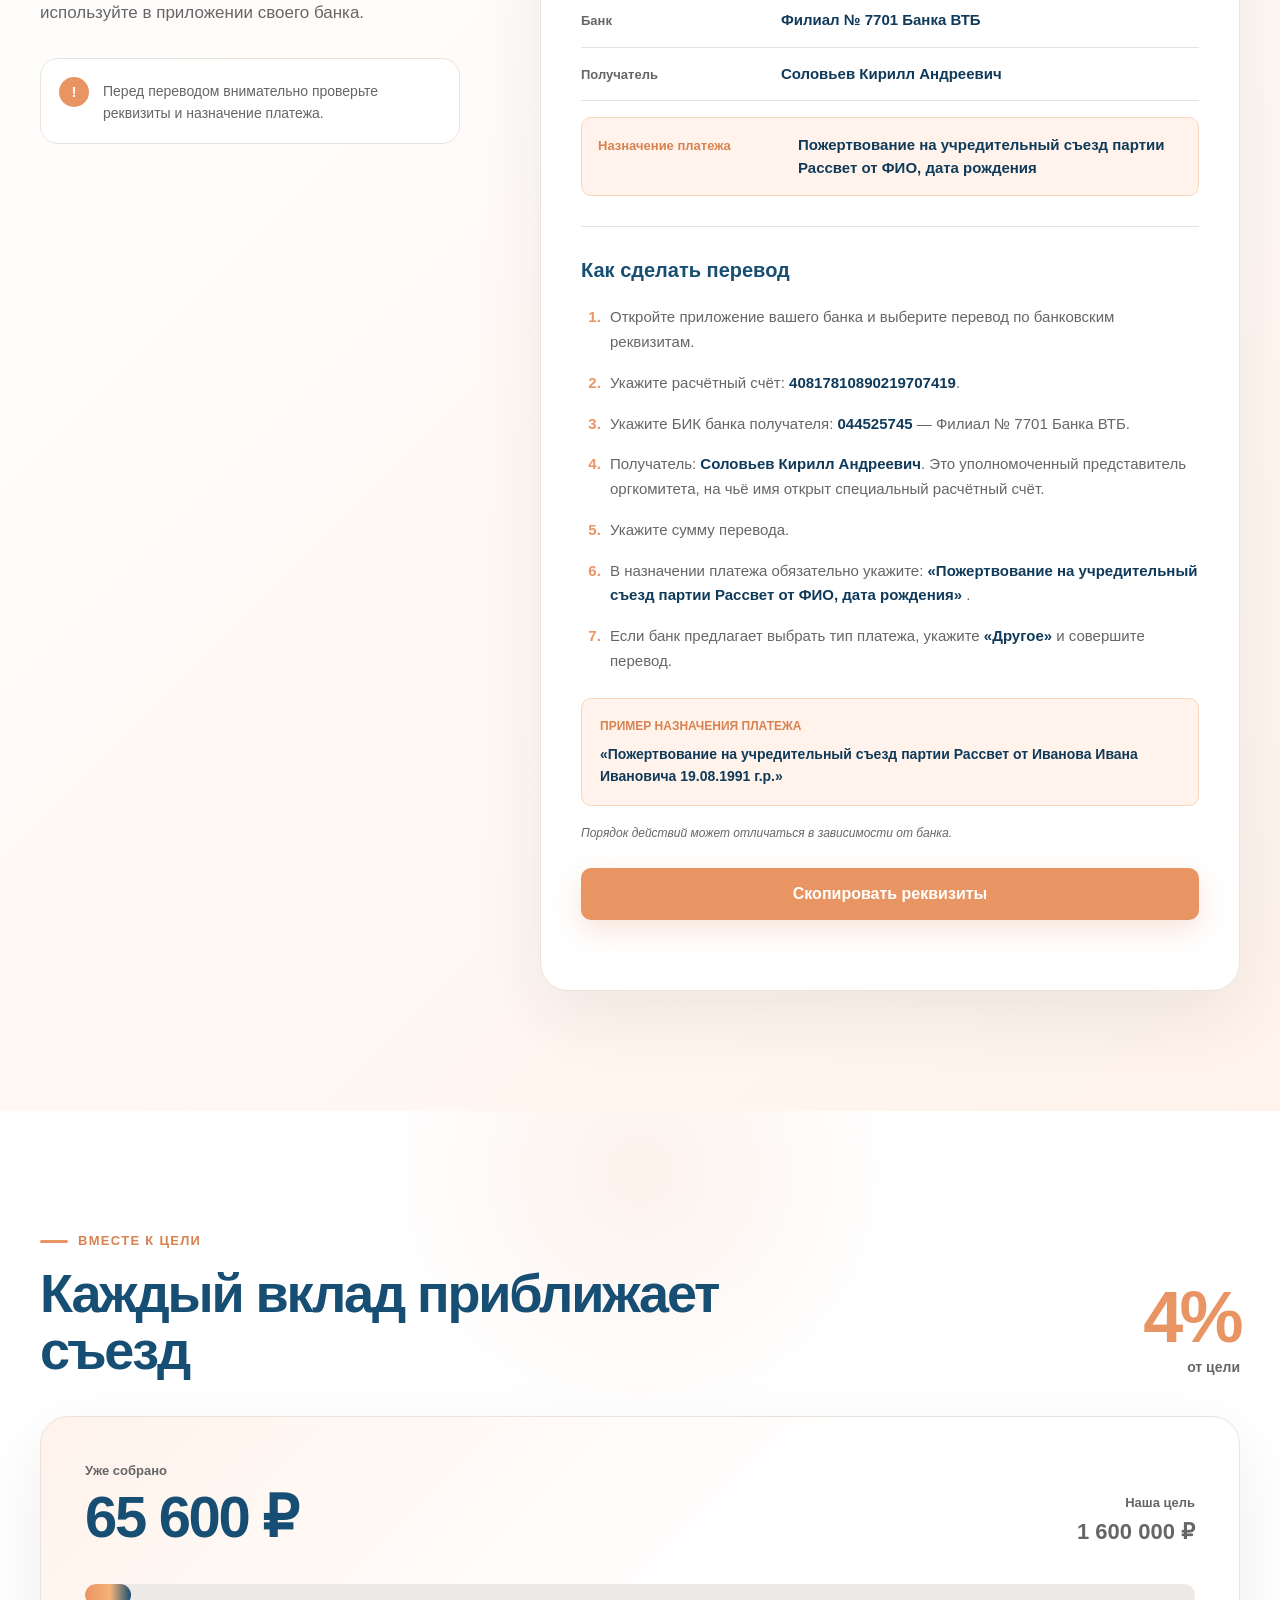
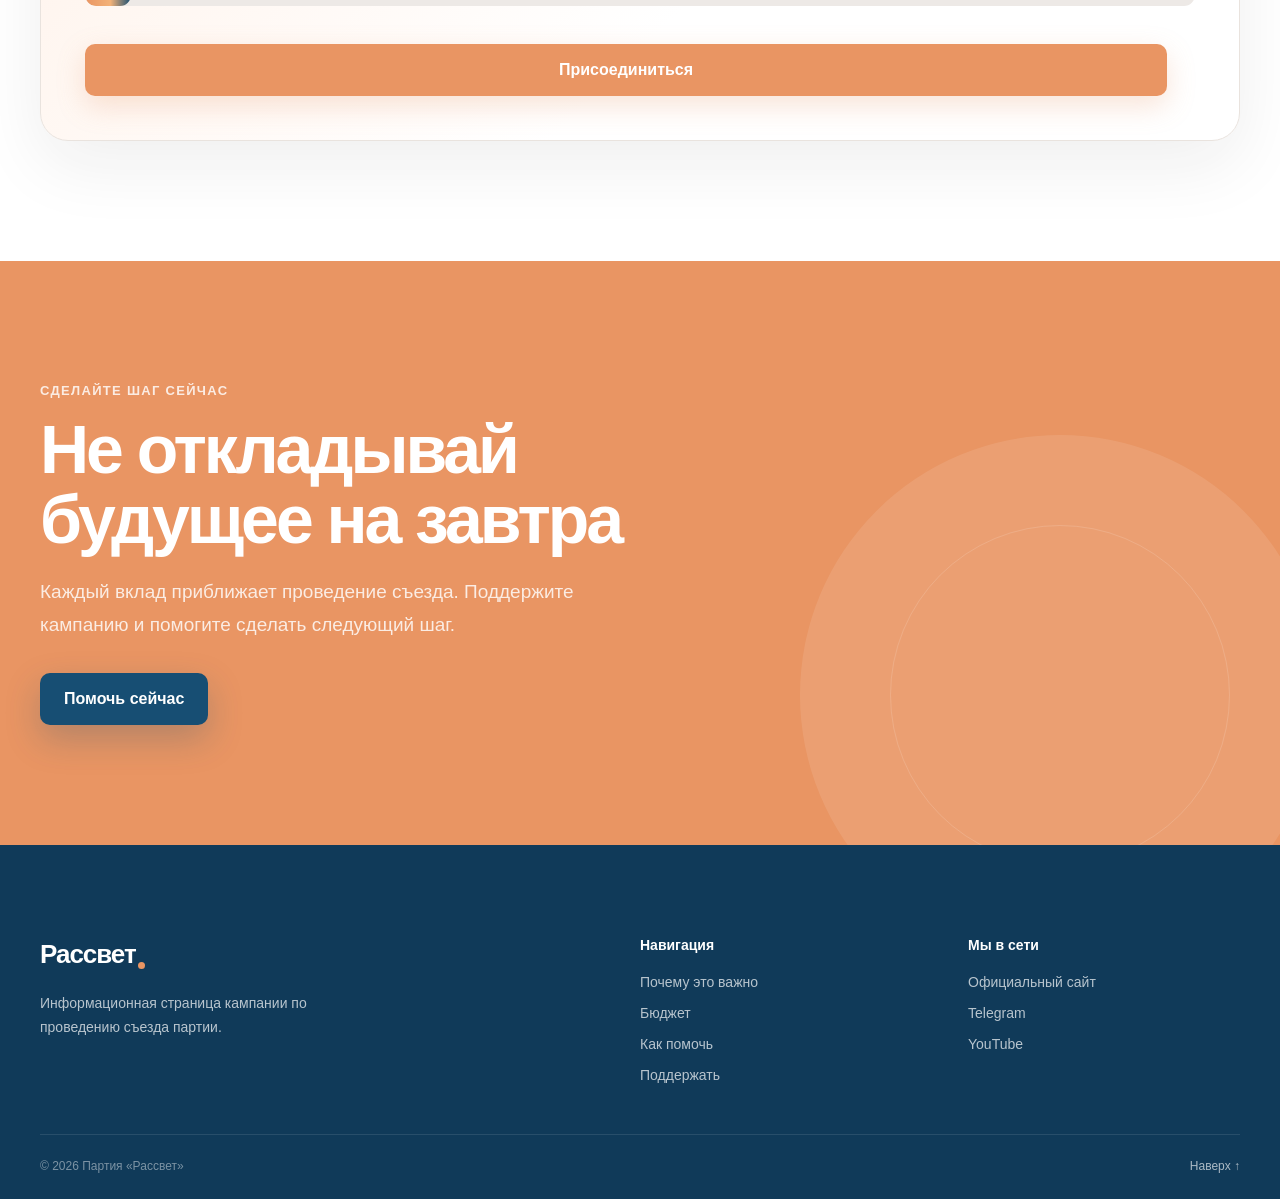
==== commit 68865558: "Update landing content and asset versions" ====
--- a/index.html
+++ b/index.html
@@ -12,16 +12,16 @@
 
     <title>Рассвет — поддержать съезд</title>
 
-    <link rel="stylesheet" href="css/base.css">
-    <link rel="stylesheet" href="css/header.css">
-    <link rel="stylesheet" href="css/hero.css">
-    <link rel="stylesheet" href="css/why.css">
-    <link rel="stylesheet" href="css/budget.css">
-    <link rel="stylesheet" href="css/how-to.css">
-    <link rel="stylesheet" href="css/donation.css">
-    <link rel="stylesheet" href="css/progress-section.css">
-    <link rel="stylesheet" href="css/cta.css">
-    <link rel="stylesheet" href="css/footer.css">
+    <link rel="stylesheet" href="css/base.css?v=3">
+    <link rel="stylesheet" href="css/header.css?v=3">
+    <link rel="stylesheet" href="css/hero.css?v=3">
+    <link rel="stylesheet" href="css/why.css?v=3">
+    <link rel="stylesheet" href="css/budget.css?v=3">
+    <link rel="stylesheet" href="css/how-to.css?v=3">
+    <link rel="stylesheet" href="css/donation.css?v=3">
+    <link rel="stylesheet" href="css/progress-section.css?v=3">
+    <link rel="stylesheet" href="css/cta.css?v=3">
+    <link rel="stylesheet" href="css/footer.css?v=3">
 
 </head>
 
@@ -119,24 +119,17 @@
 
                 </div>
 
-
                 <div class="hero__media">
-
-                    <!--
-                        Позже вместо заглушки вставим
-                        YouTube / Vimeo iframe
-                    -->
-                    <div class="video-placeholder">
-
+                    <a class="video-placeholder" href="https://cloud.mail.ru/public/JJop/3xwaY6Ke7" target="_blank"
+                        rel="noopener" aria-label="Смотреть видеообращение">
                         <div class="video-placeholder__play">
                             ▶
                         </div>
 
                         <p>
-                            Здесь будет видеообращение
+                            Смотреть видеообращение
                         </p>
-
-                    </div>
+                    </a>
 
                 </div>
 
@@ -323,7 +316,7 @@
                         </div>
 
                         <span class="budget-item__price">
-                            600 000 ₽
+                            100 000 ₽
                         </span>
 
                     </article>
@@ -348,7 +341,7 @@
                         </div>
 
                         <span class="budget-item__price">
-                            400 000 ₽
+                            800 000 ₽
                         </span>
 
                     </article>
@@ -373,7 +366,7 @@
                         </div>
 
                         <span class="budget-item__price">
-                            600 000 ₽
+                            700 000 ₽
                         </span>
 
                     </article>
@@ -811,7 +804,7 @@
     </footer>
 
 
-    <script src="js/main.js"></script>
+    <script src="js/main.js?v=3"></script>
 
 </body>
 
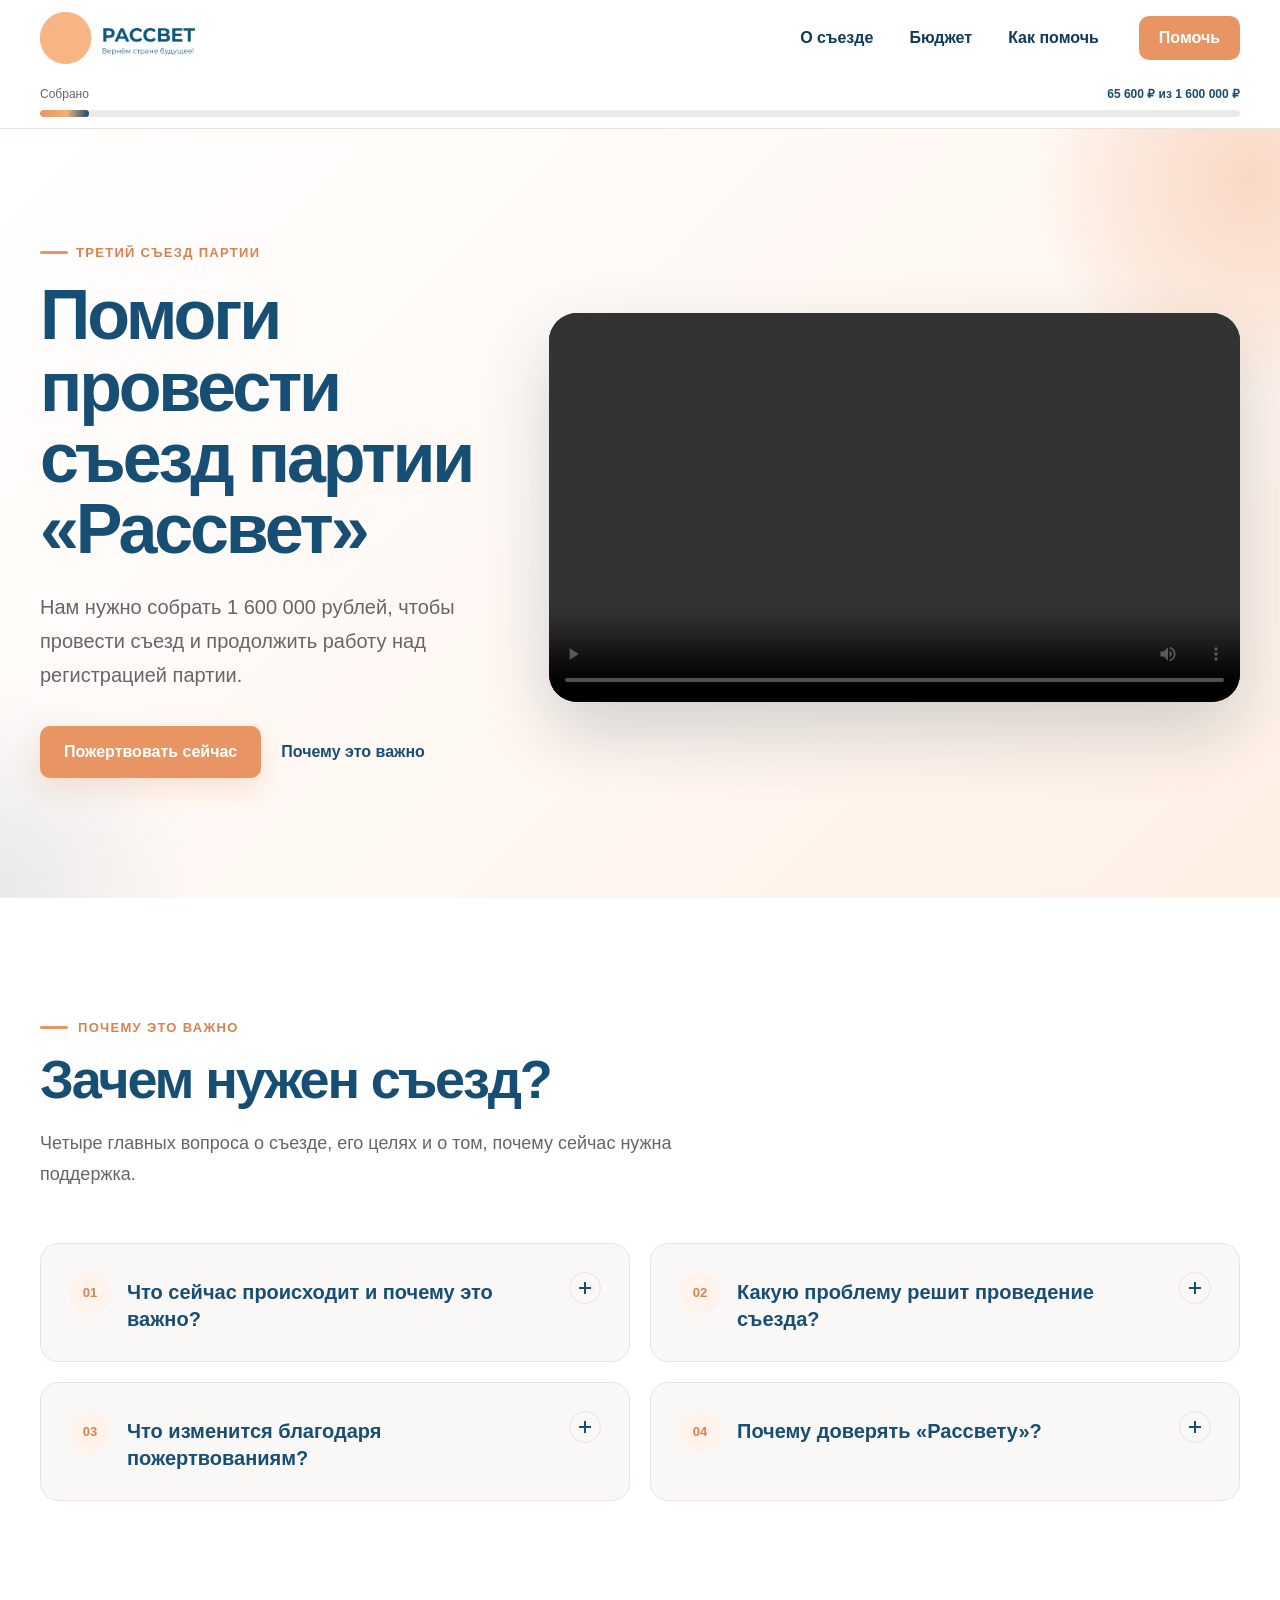
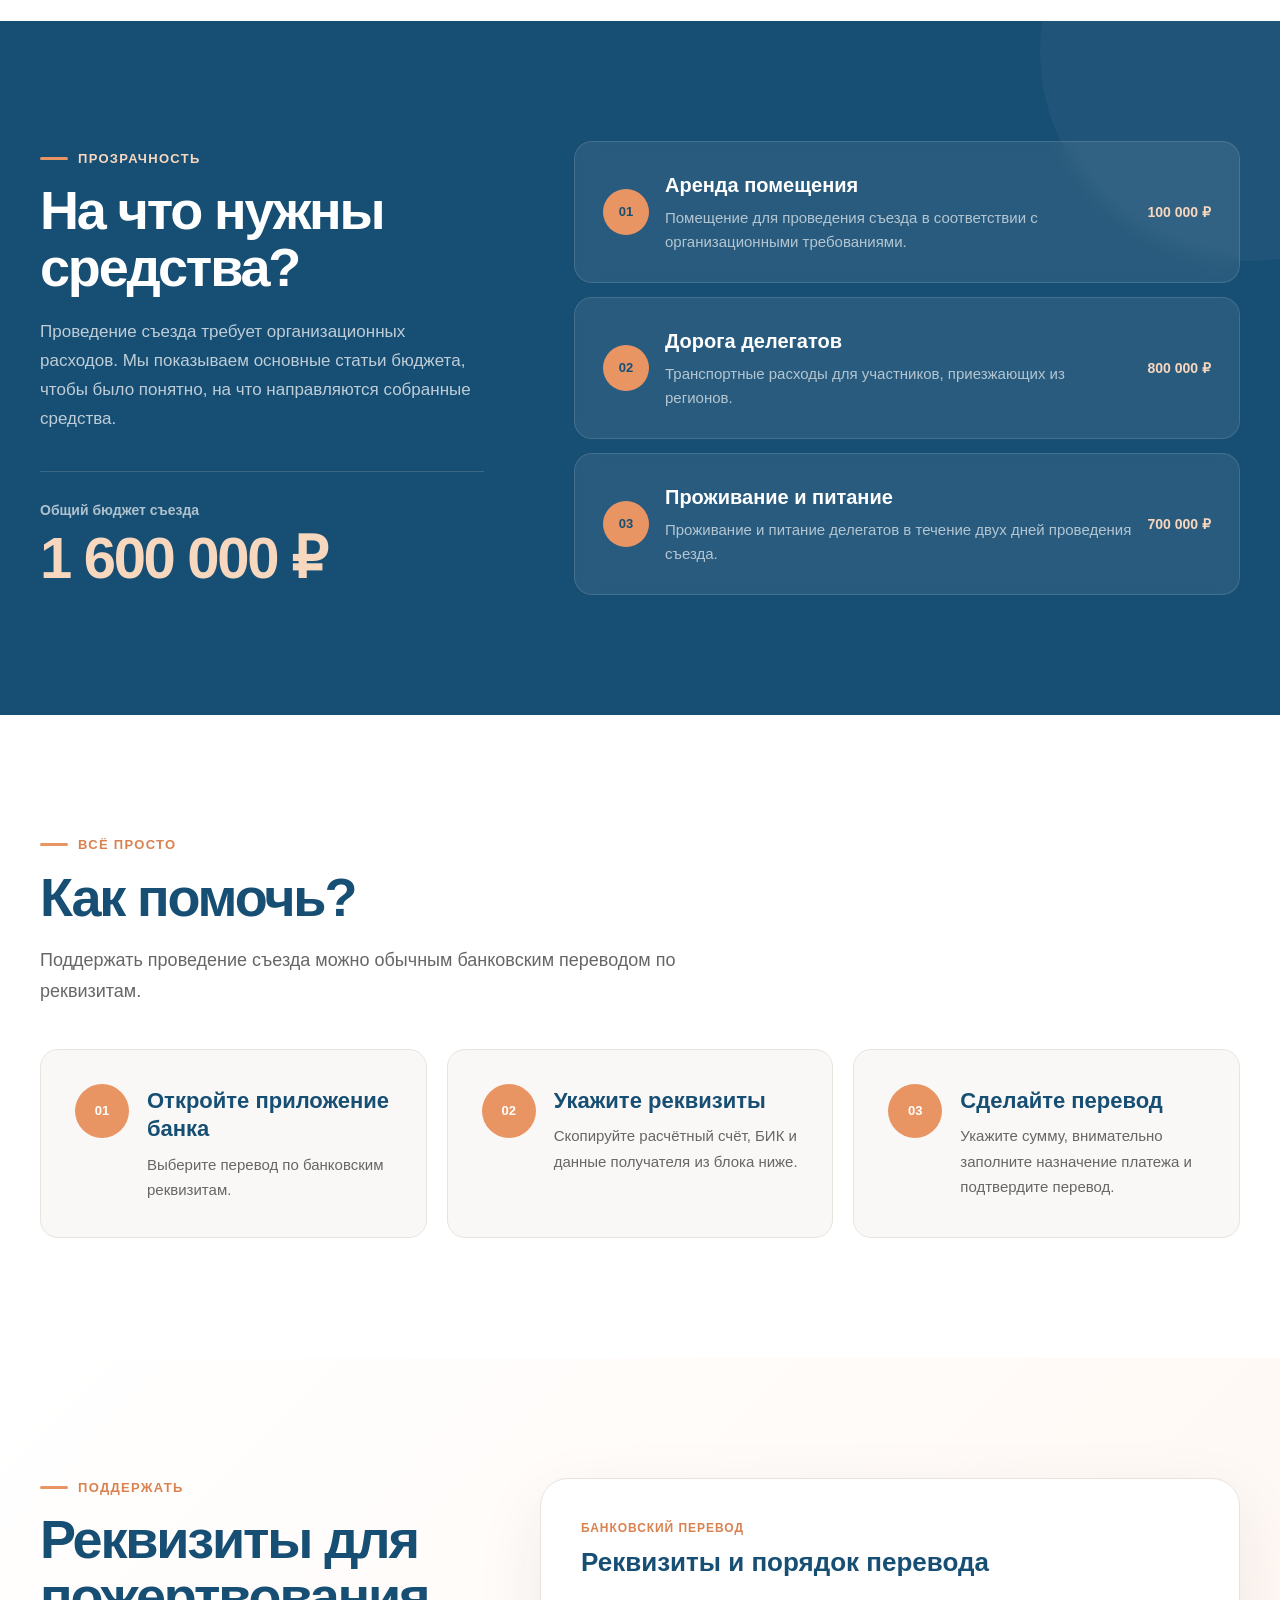
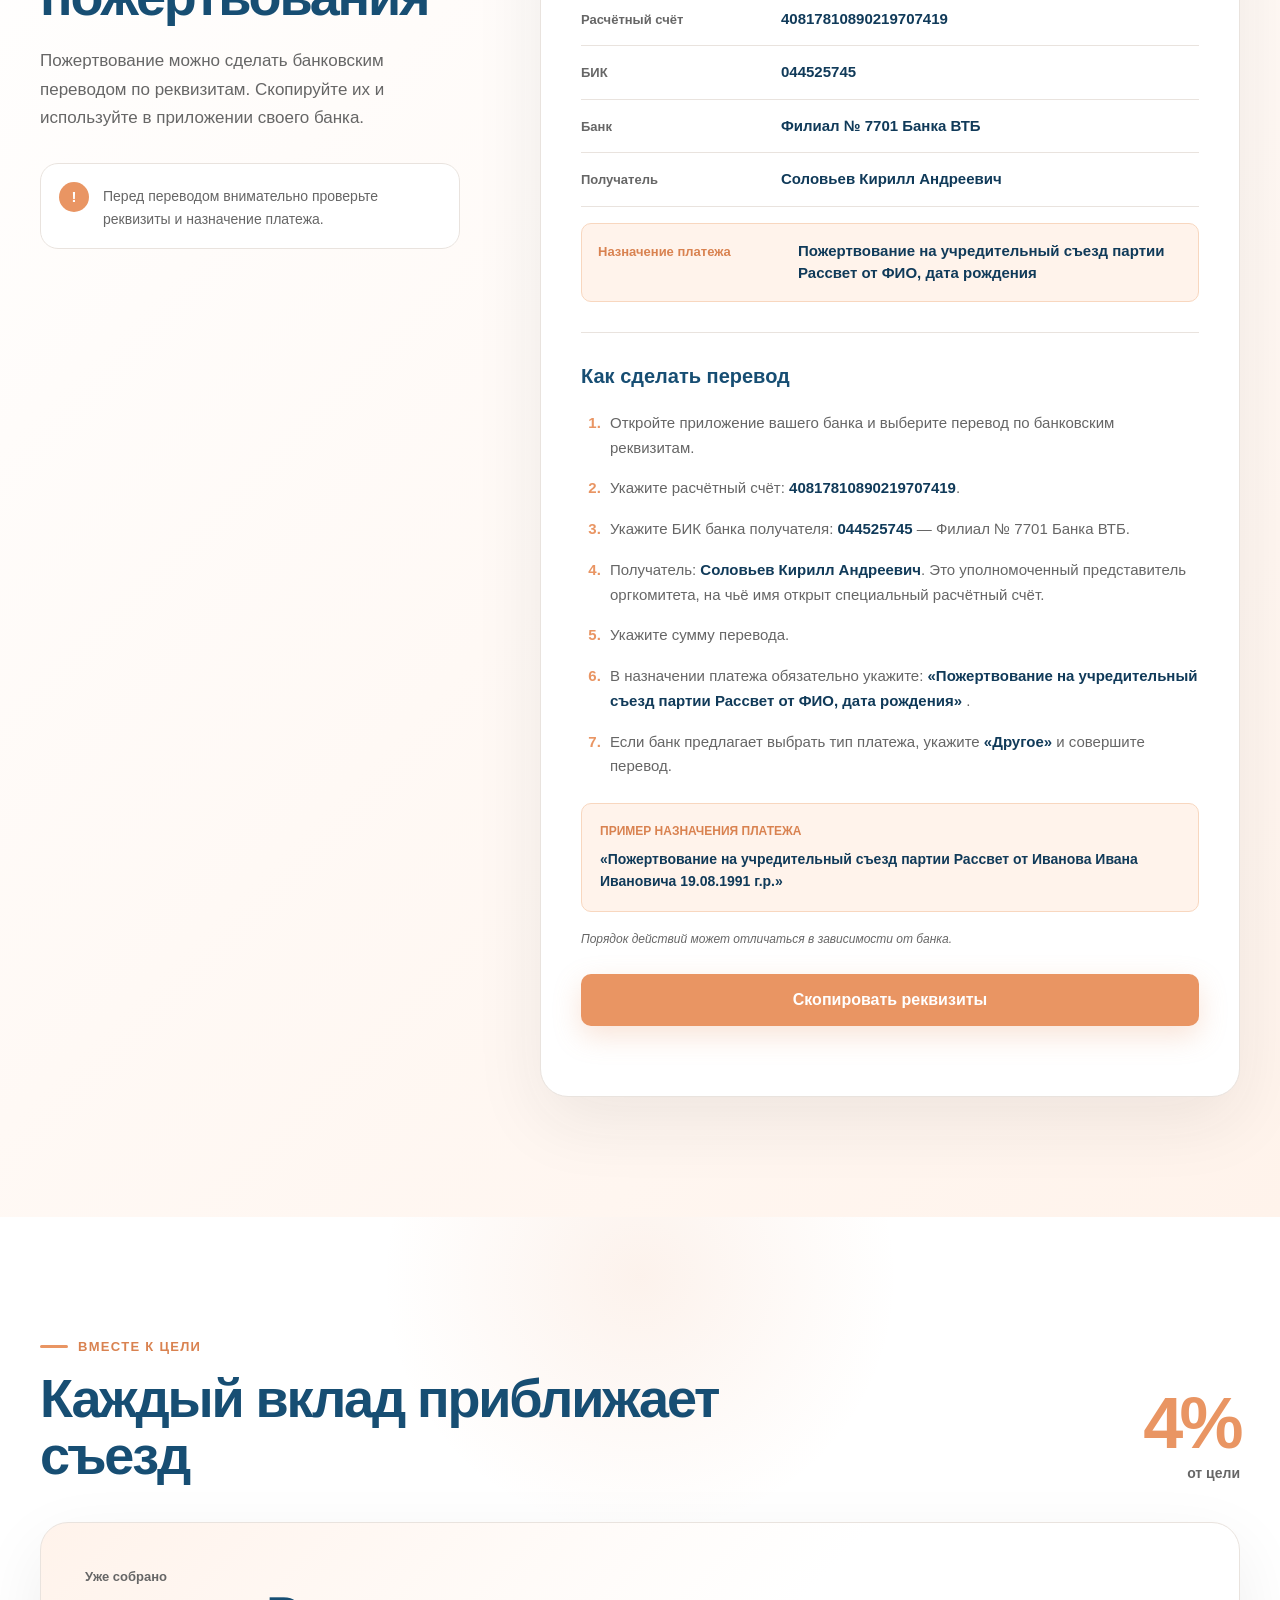
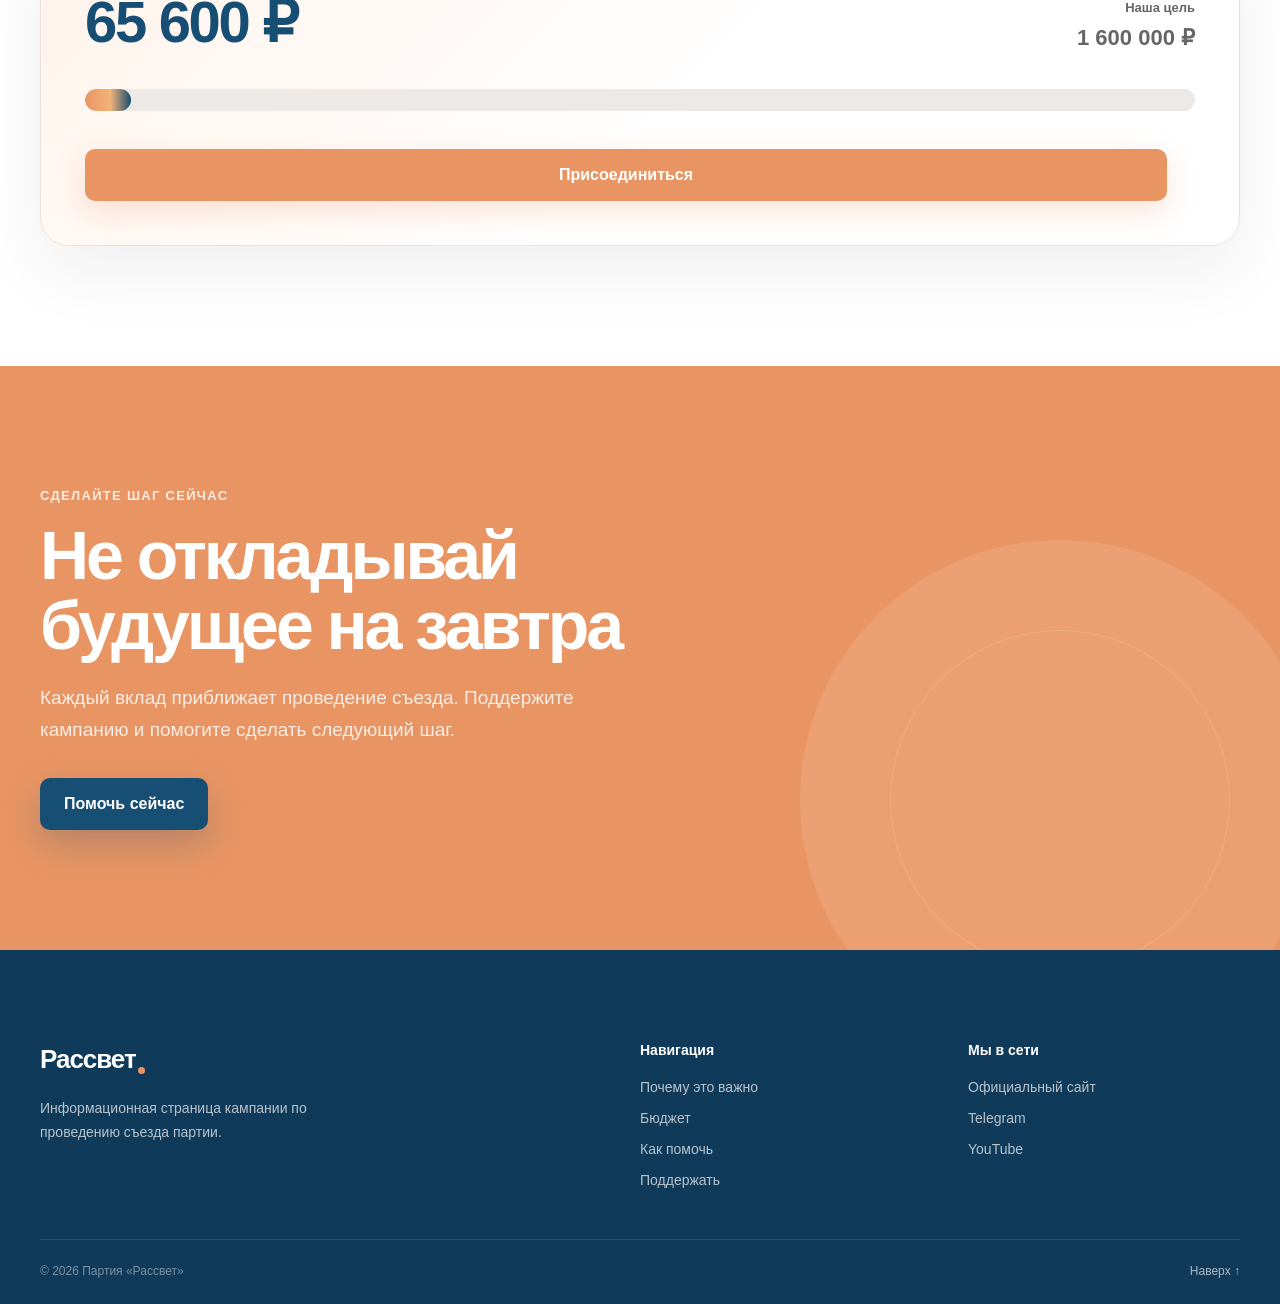
==== commit d89e0435: "Добавил видео" ====
--- a/index.html
+++ b/index.html
@@ -14,7 +14,7 @@
 
     <link rel="stylesheet" href="css/base.css?v=3">
     <link rel="stylesheet" href="css/header.css?v=3">
-    <link rel="stylesheet" href="css/hero.css?v=3">
+    <link rel="stylesheet" href="css/hero.css?v=4">
     <link rel="stylesheet" href="css/why.css?v=3">
     <link rel="stylesheet" href="css/budget.css?v=3">
     <link rel="stylesheet" href="css/how-to.css?v=3">
@@ -120,16 +120,12 @@
                 </div>
 
                 <div class="hero__media">
-                    <a class="video-placeholder" href="https://cloud.mail.ru/public/JJop/3xwaY6Ke7" target="_blank"
-                        rel="noopener" aria-label="Смотреть видеообращение">
-                        <div class="video-placeholder__play">
-                            ▶
-                        </div>
-
-                        <p>
-                            Смотреть видеообращение
-                        </p>
-                    </a>
+
+                    <video class="hero-video" controls preload="metadata" playsinline>
+                        <source src="assets/video/congress.mp4" type="video/mp4">
+
+                        Ваш браузер не поддерживает воспроизведение видео.
+                    </video>
 
                 </div>
 
--- a/css/hero.css
+++ b/css/hero.css
@@ -130,86 +130,29 @@
 
 .hero__media {
     width: 100%;
+    min-width: 0;
 }
 
 
 /* VIDEO */
 
-.video-placeholder {
-    position: relative;
-    display: flex;
-    flex-direction: column;
-    align-items: center;
-    justify-content: center;
-    overflow: hidden;
-    min-height: 280px;
-    padding: 32px;
-    color: #fff;
-    text-align: center;
-
-    background: linear-gradient(150deg,
-            var(--color-orange),
-            #E99A68 38%,
-            var(--color-blue));
+.hero-video {
+    display: block;
+
+    width: 100%;
+    height: auto;
+
+    aspect-ratio: 16 / 9;
+
+    background-color: var(--color-blue-dark);
 
     border-radius: var(--border-radius-large);
-    box-shadow: 0 30px 70px rgba(31, 58, 75, 0.20);
-}
-
-.video-placeholder::before,
-.video-placeholder::after {
-    position: absolute;
-    content: "";
-    background: rgba(255, 255, 255, 0.10);
-    border-radius: 50%;
-}
-
-.video-placeholder::before {
-    top: -120px;
-    right: -80px;
-    width: 300px;
-    height: 300px;
-}
-
-.video-placeholder::after {
-    bottom: -160px;
-    left: -100px;
-    width: 320px;
-    height: 320px;
-}
-
-.video-placeholder p {
-    position: relative;
-    z-index: 2;
-    margin: 0;
-    font-weight: 600;
-}
-
-.video-placeholder__play {
-    position: relative;
-    z-index: 2;
-    display: flex;
-    align-items: center;
-    justify-content: center;
-    width: 76px;
-    height: 76px;
-    margin-bottom: 20px;
-    padding-left: 5px;
-    color: var(--color-blue);
-    background-color: #fff;
-    border-radius: 50%;
-    font-size: 28px;
-    box-shadow: 0 12px 32px rgba(0, 0, 0, 0.16);
-    transition:
-        transform var(--transition),
-        box-shadow var(--transition);
-}
-
-.video-placeholder:hover .video-placeholder__play {
-    transform: scale(1.06);
-    box-shadow: 0 16px 38px rgba(0, 0, 0, 0.20);
-}
-
+
+    box-shadow:
+        0 30px 70px rgba(31, 58, 75, 0.20);
+
+    object-fit: cover;
+}
 
 /* TABLET */
 
@@ -230,10 +173,6 @@
         flex-direction: row;
         align-items: center;
     }
-
-    .video-placeholder {
-        min-height: 380px;
-    }
 }
 
 
@@ -246,17 +185,14 @@
 
     .hero__container {
         grid-template-columns:
-            minmax(0, 1fr) minmax(420px, 0.9fr);
+            minmax(0, 0.8fr) minmax(560px, 1.2fr);
+
         align-items: center;
-        gap: 72px;
+        gap: 48px;
     }
 
     .hero__title {
         font-size: 70px;
-    }
-
-    .video-placeholder {
-        min-height: 430px;
     }
 }
 
